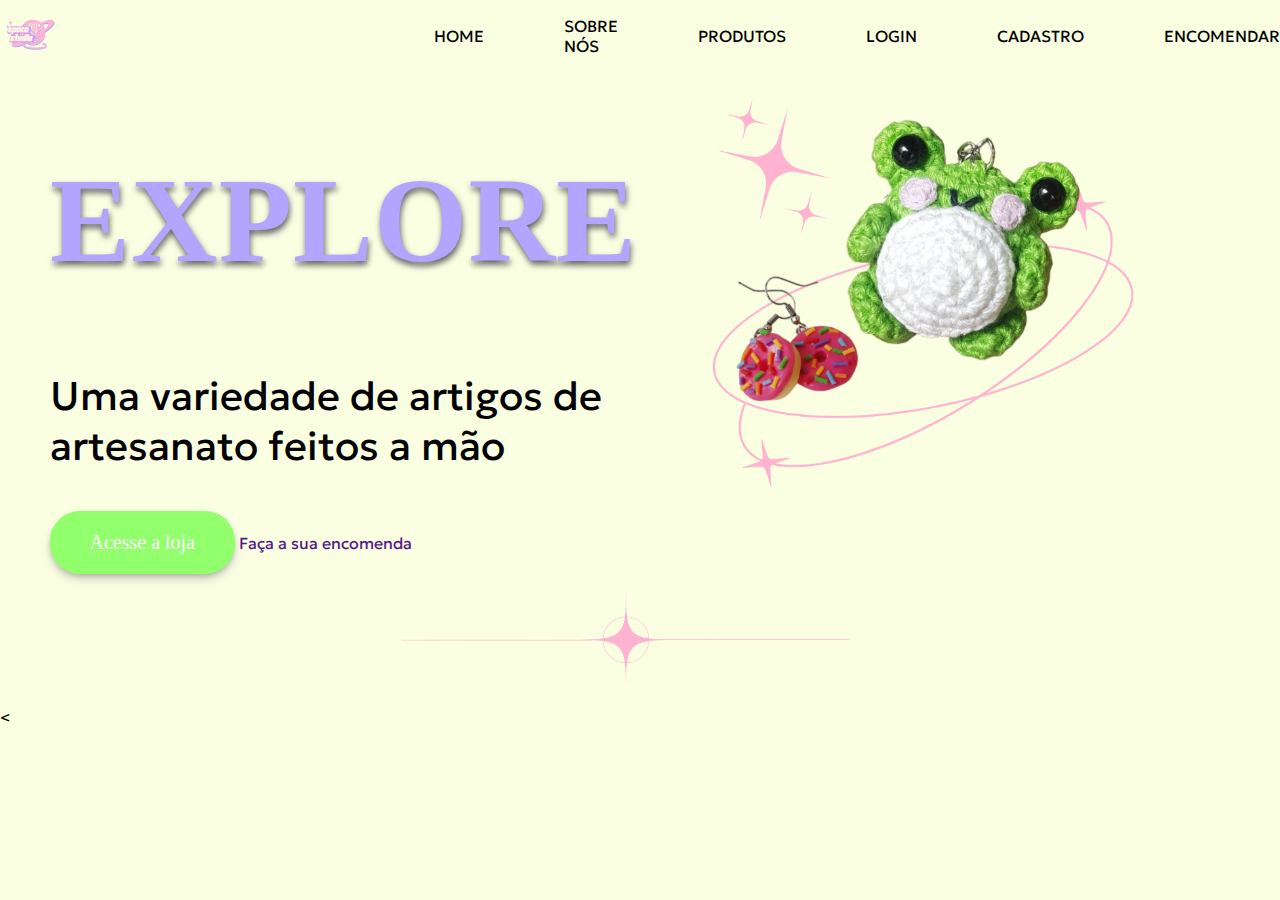
==== templates/index.html @ 1ead9263 "refazendo index" ====
<!DOCTYPE html>
<html lang="en">
<head>
    <meta charset="UTF-8">
    <meta name="viewport" content="width=device-width, initial-scale=1.0">
    <link rel="stylesheet" href="/static/css/style.css">
    <title>Document</title>
</head>
<body>
    <header>
        <div class="header-img"> </div>
             <nav class = "navigation">
                <div class="logotipo">
                    <img class = "logo" src="/static/img/spacestudiologo.png" alt="">
                </div>
            <ul class = "menu">
                <li class ="nav-item">HOME</li>
                <li class ="nav-item">SOBRE NÓS</li>
                <li class ="nav-item">PRODUTOS</li>
                <li class ="nav-item">LOGIN</li>
                <li class ="nav-item">CADASTRO</li>
                <li class ="nav-item">ENCOMENDAR</li>
       
            </ul>
        </nav>
    </header>
    <main>
        <section>
            <div class="main-container">
        
                <div class = "main-text">
                    <h1> EXPLORE</h1>
                    <p class = "main-p"> Uma variedade de artigos de artesanato feitos a mão</p>
                    <button class = "main-btn">Acesse a loja</button>
                    <a href="">Faça a sua encomenda</a>
                </div>
                <div class="main-img">
                    <img class = "main-imagem" src="/static/img/produtoshome.png" alt="">
                </div>
            </div>
        </section>
        <div class="separador">
            <img class = "main-separador"src="/static/img/enfeitu-removebg-preview.png" alt="">
        </div>

        <section>
            <div class="carrossel-container">
                <
            </div>
        </section>
    </main>
</body>
</html>
---- static/css/style.css ----
@import url('https://fonts.googleapis.com/css2?family=Geologica:wght@300&display=swap');

*{  
    font-family: Geologica;
    text-decoration: none;
    list-style-type: none;
    box-sizing: border-box;
}
body{
    margin:0;
    padding: 0;
    background-color: #FBFFE2;
    font-family:Georgia;
 }

/*nav-bar*/

header{
    
    width: 100%;
    
}
.header-img{
    
 
    width: 100%;
    background-image: url("/static/img/header1.png");
    background-size: cover;
}
.navigation{
    margin: 0 auto;
    width: 100%;
    display: flex;
    justify-content: center;
    align-items: center;

}

.menu{
display: flex;
justify-content: center;
align-items: center;
gap: 80px;

}
.logo{
    width: 15%;
}

/* main */

.main-container{
   margin: 0 auto;
    width: 100%;
    display: flex;
    flex-flow: row nowrap;
    justify-content: center;
    align-items: center;
    
}

h1{
    font-size: 120px;
    color: #B2A4FF;
    font-family: inter;
    -webkit-filter: drop-shadow(1px 1px 1px #858585);
    filter: drop-shadow(1px 4px 3px #5f5f5f);

    letter-spacing: 1px;
}
.main-text{
  width: 100%;

 margin-left: 50px;
  
}
.main-p{
    font-size: 40px;
    
}

.main-img{
    margin: 0 auto;
    width: 100%;
    max-width: 980px;
}
.main-imagem{
  
    width: 80%;
  align-items: center;
}

.main-btn{
    border:none;
    width: 30%;
    background-color: #92FF6C;
    padding: 20px;
    border-radius: 30px;
    font-size: 20px;
    box-shadow: rgba(50, 50, 93, 0.25) 0px 6px 12px -2px, rgba(0, 0, 0, 0.3) 0px 3px 7px -3px;
    color:white;
    font-family: inter;
}


/* separador */
.separador{
    width: 100%;
    display: flex;
    justify-content: center;
}

.main-separador{
    width: 50%;
 
}
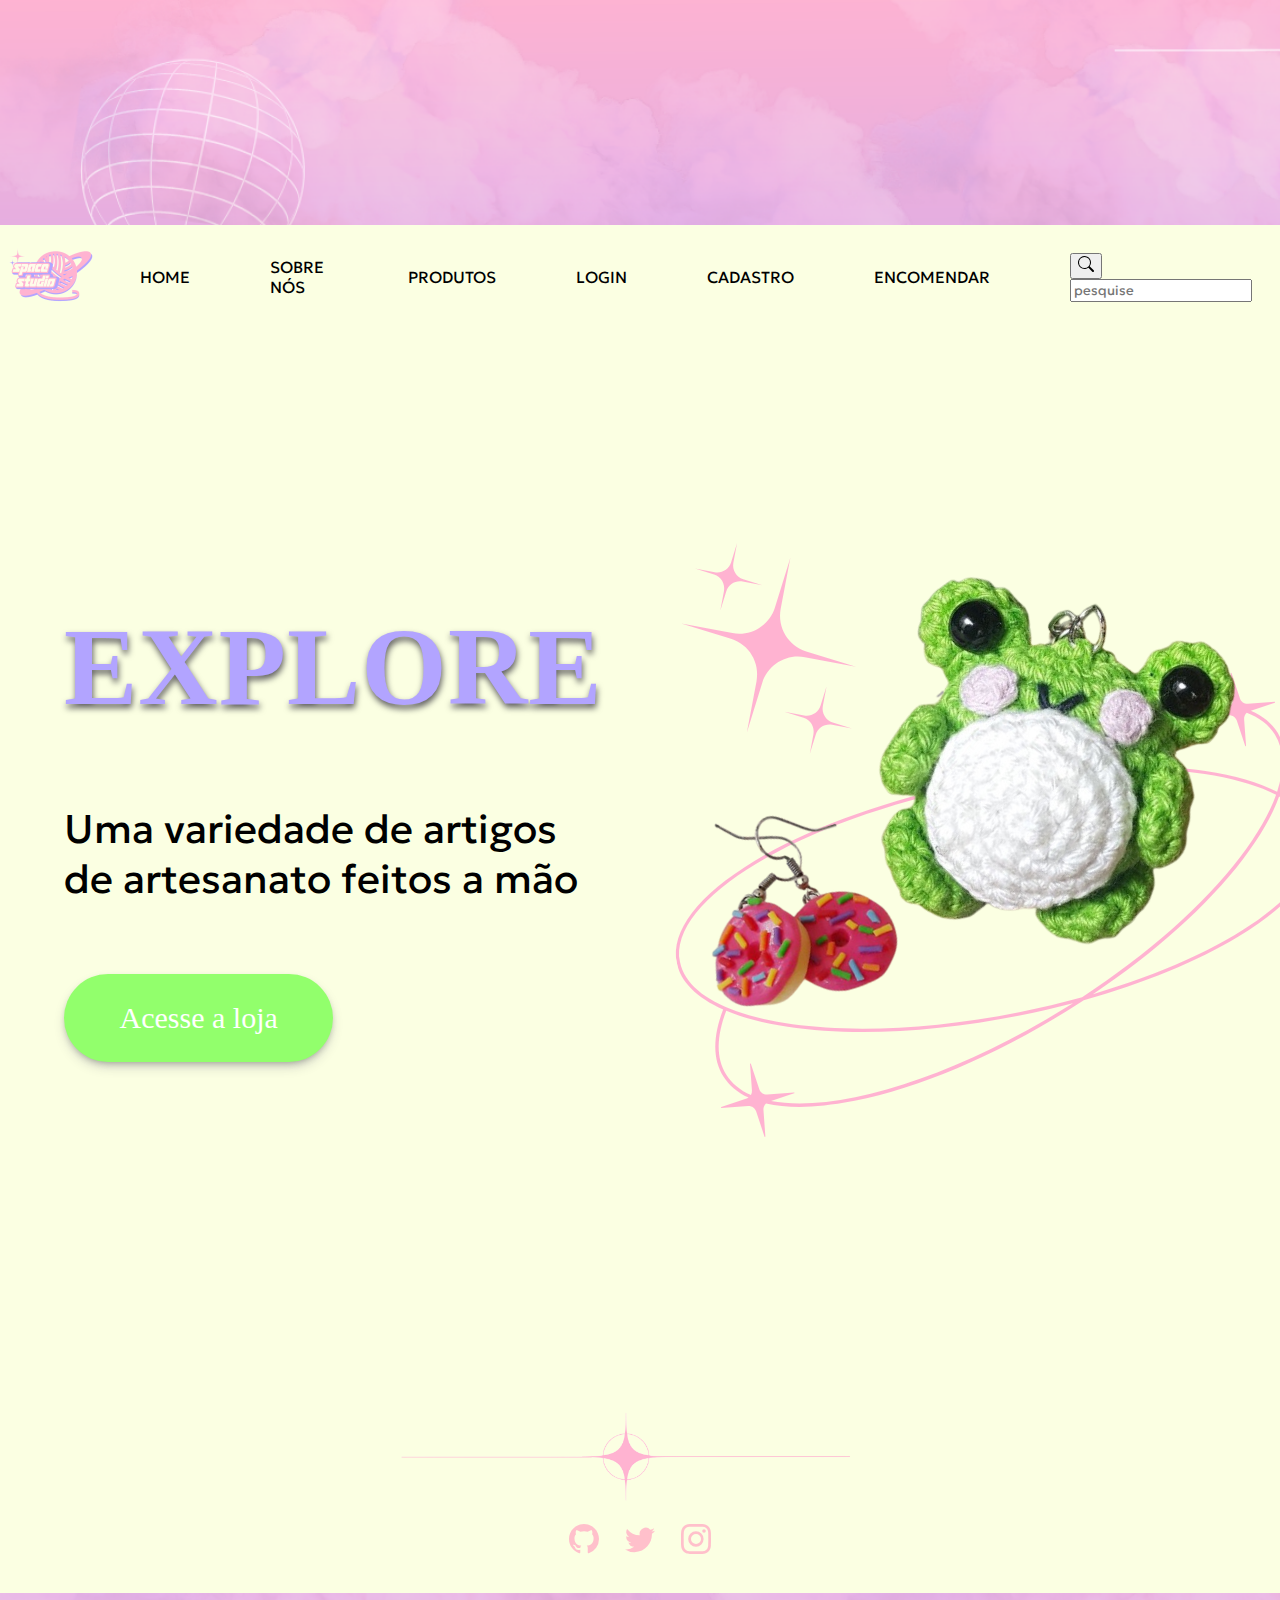
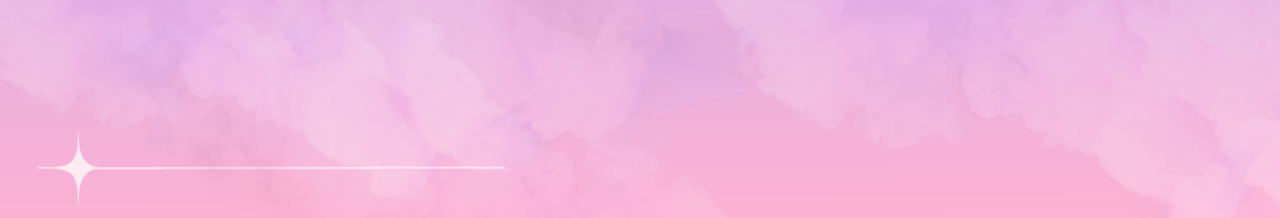
==== commit 4c597364: "criando menu mobile" ====
--- a/templates/index.html
+++ b/templates/index.html
@@ -4,24 +4,34 @@
     <meta charset="UTF-8">
     <meta name="viewport" content="width=device-width, initial-scale=1.0">
     <link rel="stylesheet" href="/static/css/style.css">
+    <link href="https://cdn.jsdelivr.net/npm/bootstrap@5.3.0/dist/css/bootstrap.min.css" rel="stylesheet" integrity="sha384-9ndCyUaIbzAi2FUVXJi0CjmCapSmO7SnpJef0486qhLnuZ2cdeRhO02iuK6FUUVM" crossorigin="anonymous">
     <title>Document</title>
 </head>
 <body>
     <header>
         <div class="header-img"> </div>
-             <nav class = "navigation">
+             <nav id = "navigation">
+                
                 <div class="logotipo">
                     <img class = "logo" src="/static/img/spacestudiologo.png" alt="">
                 </div>
+                <button id = "mobile-btn"> menu</button>
             <ul class = "menu">
-                <li class ="nav-item">HOME</li>
-                <li class ="nav-item">SOBRE NÓS</li>
-                <li class ="nav-item">PRODUTOS</li>
-                <li class ="nav-item">LOGIN</li>
-                <li class ="nav-item">CADASTRO</li>
-                <li class ="nav-item">ENCOMENDAR</li>
+                <li class ="nav-item"><a href="/templates/index.html">HOME</a></li>
+                <li class ="nav-item"><a href="/templates/sobrenos.html">SOBRE NÓS</a></li>
+                <li class ="nav-item"><a href="/templates/produtos.html">PRODUTOS</a></li>
+                <li class ="nav-item"><a href="/templates/cadastrologin.html">LOGIN</a></li>
+                <li class ="nav-item"><a href="/templates/cadastrologin.html">CADASTRO</a></li>
+                <li class ="nav-item"><a href="/templates/encomendas.html">ENCOMENDAR</a></li>
+                <li></li>
        
             </ul>
+                <div class="box-search">
+                    <button class = "search-btn"> <svg xmlns="http://www.w3.org/2000/svg" width="16" height="16" fill="currentColor" class="bi bi-search" viewBox="0 0 16 16">
+                        <path d="M11.742 10.344a6.5 6.5 0 1 0-1.397 1.398h-.001c.03.04.062.078.098.115l3.85 3.85a1 1 0 0 0 1.415-1.414l-3.85-3.85a1.007 1.007 0 0 0-.115-.1zM12 6.5a5.5 5.5 0 1 1-11 0 5.5 5.5 0 0 1 11 0z"/>
+                      </svg> </button>
+                    <input class = "input-search" type="text" placeholder="pesquise">
+                </div>
         </nav>
     </header>
     <main>
@@ -29,25 +39,43 @@
             <div class="main-container">
         
                 <div class = "main-text">
-                    <h1> EXPLORE</h1>
+                    <h1 class = "main-h1"> EXPLORE</h1>
                     <p class = "main-p"> Uma variedade de artigos de artesanato feitos a mão</p>
                     <button class = "main-btn">Acesse a loja</button>
-                    <a href="">Faça a sua encomenda</a>
+                    
                 </div>
+                
                 <div class="main-img">
                     <img class = "main-imagem" src="/static/img/produtoshome.png" alt="">
                 </div>
             </div>
         </section>
+
         <div class="separador">
             <img class = "main-separador"src="/static/img/enfeitu-removebg-preview.png" alt="">
         </div>
 
         <section>
             <div class="carrossel-container">
-                <
+                
             </div>
         </section>
     </main>
+    <footer>
+        <div class="footer-icons">
+            <svg xmlns="http://www.w3.org/2000/svg" width="30" height="30" color="pink" fill="currentColor"  class="bi bi-github" viewBox="0 0 16 16">
+                <path d="M8 0C3.58 0 0 3.58 0 8c0 3.54 2.29 6.53 5.47 7.59.4.07.55-.17.55-.38 0-.19-.01-.82-.01-1.49-2.01.37-2.53-.49-2.69-.94-.09-.23-.48-.94-.82-1.13-.28-.15-.68-.52-.01-.53.63-.01 1.08.58 1.23.82.72 1.21 1.87.87 2.33.66.07-.52.28-.87.51-1.07-1.78-.2-3.64-.89-3.64-3.95 0-.87.31-1.59.82-2.15-.08-.2-.36-1.02.08-2.12 0 0 .67-.21 2.2.82.64-.18 1.32-.27 2-.27.68 0 1.36.09 2 .27 1.53-1.04 2.2-.82 2.2-.82.44 1.1.16 1.92.08 2.12.51.56.82 1.27.82 2.15 0 3.07-1.87 3.75-3.65 3.95.29.25.54.73.54 1.48 0 1.07-.01 1.93-.01 2.2 0 .21.15.46.55.38A8.012 8.012 0 0 0 16 8c0-4.42-3.58-8-8-8z"/>
+              </svg>
+
+              <svg xmlns="http://www.w3.org/2000/svg" width="30" height="30" color="pink"fill="currentColor" class="bi bi-twitter" viewBox="0 0 16 16">
+                <path d="M5.026 15c6.038 0 9.341-5.003 9.341-9.334 0-.14 0-.282-.006-.422A6.685 6.685 0 0 0 16 3.542a6.658 6.658 0 0 1-1.889.518 3.301 3.301 0 0 0 1.447-1.817 6.533 6.533 0 0 1-2.087.793A3.286 3.286 0 0 0 7.875 6.03a9.325 9.325 0 0 1-6.767-3.429 3.289 3.289 0 0 0 1.018 4.382A3.323 3.323 0 0 1 .64 6.575v.045a3.288 3.288 0 0 0 2.632 3.218 3.203 3.203 0 0 1-.865.115 3.23 3.23 0 0 1-.614-.057 3.283 3.283 0 0 0 3.067 2.277A6.588 6.588 0 0 1 .78 13.58a6.32 6.32 0 0 1-.78-.045A9.344 9.344 0 0 0 5.026 15z"/>
+              </svg>
+              <svg xmlns="http://www.w3.org/2000/svg" width="30" height="30" color="pink" fill="currentColor" class="bi bi-instagram" viewBox="0 0 16 16">
+                <path d="M8 0C5.829 0 5.556.01 4.703.048 3.85.088 3.269.222 2.76.42a3.917 3.917 0 0 0-1.417.923A3.927 3.927 0 0 0 .42 2.76C.222 3.268.087 3.85.048 4.7.01 5.555 0 5.827 0 8.001c0 2.172.01 2.444.048 3.297.04.852.174 1.433.372 1.942.205.526.478.972.923 1.417.444.445.89.719 1.416.923.51.198 1.09.333 1.942.372C5.555 15.99 5.827 16 8 16s2.444-.01 3.298-.048c.851-.04 1.434-.174 1.943-.372a3.916 3.916 0 0 0 1.416-.923c.445-.445.718-.891.923-1.417.197-.509.332-1.09.372-1.942C15.99 10.445 16 10.173 16 8s-.01-2.445-.048-3.299c-.04-.851-.175-1.433-.372-1.941a3.926 3.926 0 0 0-.923-1.417A3.911 3.911 0 0 0 13.24.42c-.51-.198-1.092-.333-1.943-.372C10.443.01 10.172 0 7.998 0h.003zm-.717 1.442h.718c2.136 0 2.389.007 3.232.046.78.035 1.204.166 1.486.275.373.145.64.319.92.599.28.28.453.546.598.92.11.281.24.705.275 1.485.039.843.047 1.096.047 3.231s-.008 2.389-.047 3.232c-.035.78-.166 1.203-.275 1.485a2.47 2.47 0 0 1-.599.919c-.28.28-.546.453-.92.598-.28.11-.704.24-1.485.276-.843.038-1.096.047-3.232.047s-2.39-.009-3.233-.047c-.78-.036-1.203-.166-1.485-.276a2.478 2.478 0 0 1-.92-.598 2.48 2.48 0 0 1-.6-.92c-.109-.281-.24-.705-.275-1.485-.038-.843-.046-1.096-.046-3.233 0-2.136.008-2.388.046-3.231.036-.78.166-1.204.276-1.486.145-.373.319-.64.599-.92.28-.28.546-.453.92-.598.282-.11.705-.24 1.485-.276.738-.034 1.024-.044 2.515-.045v.002zm4.988 1.328a.96.96 0 1 0 0 1.92.96.96 0 0 0 0-1.92zm-4.27 1.122a4.109 4.109 0 1 0 0 8.217 4.109 4.109 0 0 0 0-8.217zm0 1.441a2.667 2.667 0 1 1 0 5.334 2.667 2.667 0 0 1 0-5.334z"/>
+              </svg>
+        </div>
+        <div class="footer-img"></div>
+    </footer>
+    <script src="https://cdn.jsdelivr.net/npm/bootstrap@5.3.0/dist/js/bootstrap.bundle.min.js" integrity="sha384-geWF76RCwLtnZ8qwWowPQNguL3RmwHVBC9FhGdlKrxdiJJigb/j/68SIy3Te4Bkz" crossorigin="anonymous"></script>
 </body>
 </html>--- a/static/css/style.css
+++ b/static/css/style.css
@@ -16,20 +16,19 @@
 
 /*nav-bar*/
 
-header{
-    
-    width: 100%;
-    
+header{  
+    max-width: 100%;
+
 }
 .header-img{
-    
- 
-    width: 100%;
+    height: 25vh;
+    max-width: 100%;
+    margin:0;
+    padding: 0;
     background-image: url("/static/img/header1.png");
     background-size: cover;
 }
-.navigation{
-    margin: 0 auto;
+#navigation {
     width: 100%;
     display: flex;
     justify-content: center;
@@ -37,31 +36,79 @@
 
 }
 
-.menu{
+.menu {
 display: flex;
 justify-content: center;
 align-items: center;
 gap: 80px;
 
+
+}
+
+.menu a, li{
+    color:black;
+    text-decoration: none;
 }
 .logo{
-    width: 15%;
+    width: 100px;
+}
+
+/* menu-mobile ---------------------- */
+
+#mobile-btn{
+    display: none;
+}
+
+@media(max-width: 600px){
+    #mobile-btn{
+        display:block;
+    }
+
+    .menu{
+        display: none;
+        position: absolute;
+        top: 300px;
+        width: 100%;
+        left:0;
+        padding-bottom: 40px;
+        box-shadow: rgba(50, 50, 93, 0.25) 0px 6px 12px -2px, rgba(0, 0, 0, 0.3) 0px 3px 7px -3px;
+      
+        display: block;
+    }
+    
+    
+    #navigation{
+        justify-content: space-between;
+    }
+
+    #navigation.active .menu{
+        display: flex;
+    }
+
+    .main-container{
+        margin-top: 300px;
+    }
+    .main-h1{
+        font-size: 60px;
+    }
+    .main-img{
+        display: none;
+    }
 }
 
 /* main */
 
 .main-container{
-   margin: 0 auto;
-    width: 100%;
-    display: flex;
-    flex-flow: row nowrap;
-    justify-content: center;
-    align-items: center;
-    
-}
-
-h1{
-    font-size: 120px;
+    display: flex;
+    flex-flow: row;
+    align-items: center;
+    padding: 0 5%;
+    margin-bottom:10%;
+    
+}
+
+.main-h1{
+    font-size: 110px;
     color: #B2A4FF;
     font-family: inter;
     -webkit-filter: drop-shadow(1px 1px 1px #858585);
@@ -70,36 +117,34 @@
     letter-spacing: 1px;
 }
 .main-text{
-  width: 100%;
-
- margin-left: 50px;
+  max-width: 80%;
   
 }
 .main-p{
     font-size: 40px;
+    margin-bottom: 70px;
     
 }
 
 .main-img{
-    margin: 0 auto;
-    width: 100%;
-    max-width: 980px;
+   width: 100%; 
 }
 .main-imagem{
-  
-    width: 80%;
-  align-items: center;
+    margin-top: 180px;
+    max-width: 1300px;
+    
 }
 
 .main-btn{
     border:none;
-    width: 30%;
+    width: 50%;
     background-color: #92FF6C;
-    padding: 20px;
-    border-radius: 30px;
-    font-size: 20px;
+    padding: 5%;
+    border-radius: 50px;
+    font-size: 50%;
     box-shadow: rgba(50, 50, 93, 0.25) 0px 6px 12px -2px, rgba(0, 0, 0, 0.3) 0px 3px 7px -3px;
     color:white;
+    font-size: 30px;
     font-family: inter;
 }
 
@@ -114,4 +159,54 @@
 .main-separador{
     width: 50%;
  
+}
+
+
+/*footer */
+.footer-img{
+        height: 25vh;
+        width: 100%;
+        background-image: url("/static/img/header2.png");
+        background-size: cover;
+}
+
+.footer-icons{
+    display: flex;
+    justify-content: center;
+    align-items: center;
+    margin-bottom: 3%;
+    gap:2%;
+}
+
+
+/* PÁGINA DE PRODUTOS ---------------- */
+
+.produtos-flex{
+    max-width: 100%;
+   justify-content: center;
+    display: flex;
+    flex-wrap: wrap;
+}
+
+.produtos-flex>.card-img{
+    flex:1 1;  
+}
+
+.card-item{
+    width: 300px;
+    height: 50vh;
+    border-radius: 30px;
+    box-shadow: rgba(78, 26, 56, 0.25) 0px 6px 12px -2px, rgba(114, 26, 77, 0.3) 0px 3px 7px -3px;
+    display: flex;
+    flex-direction: column;
+    align-items: center;
+    margin: 20px;
+}
+
+.card-img{
+    max-width: 50%;
+    border: 1px solid black;
+    margin-top:30px;
+    border-radius: 300px;
+    
 }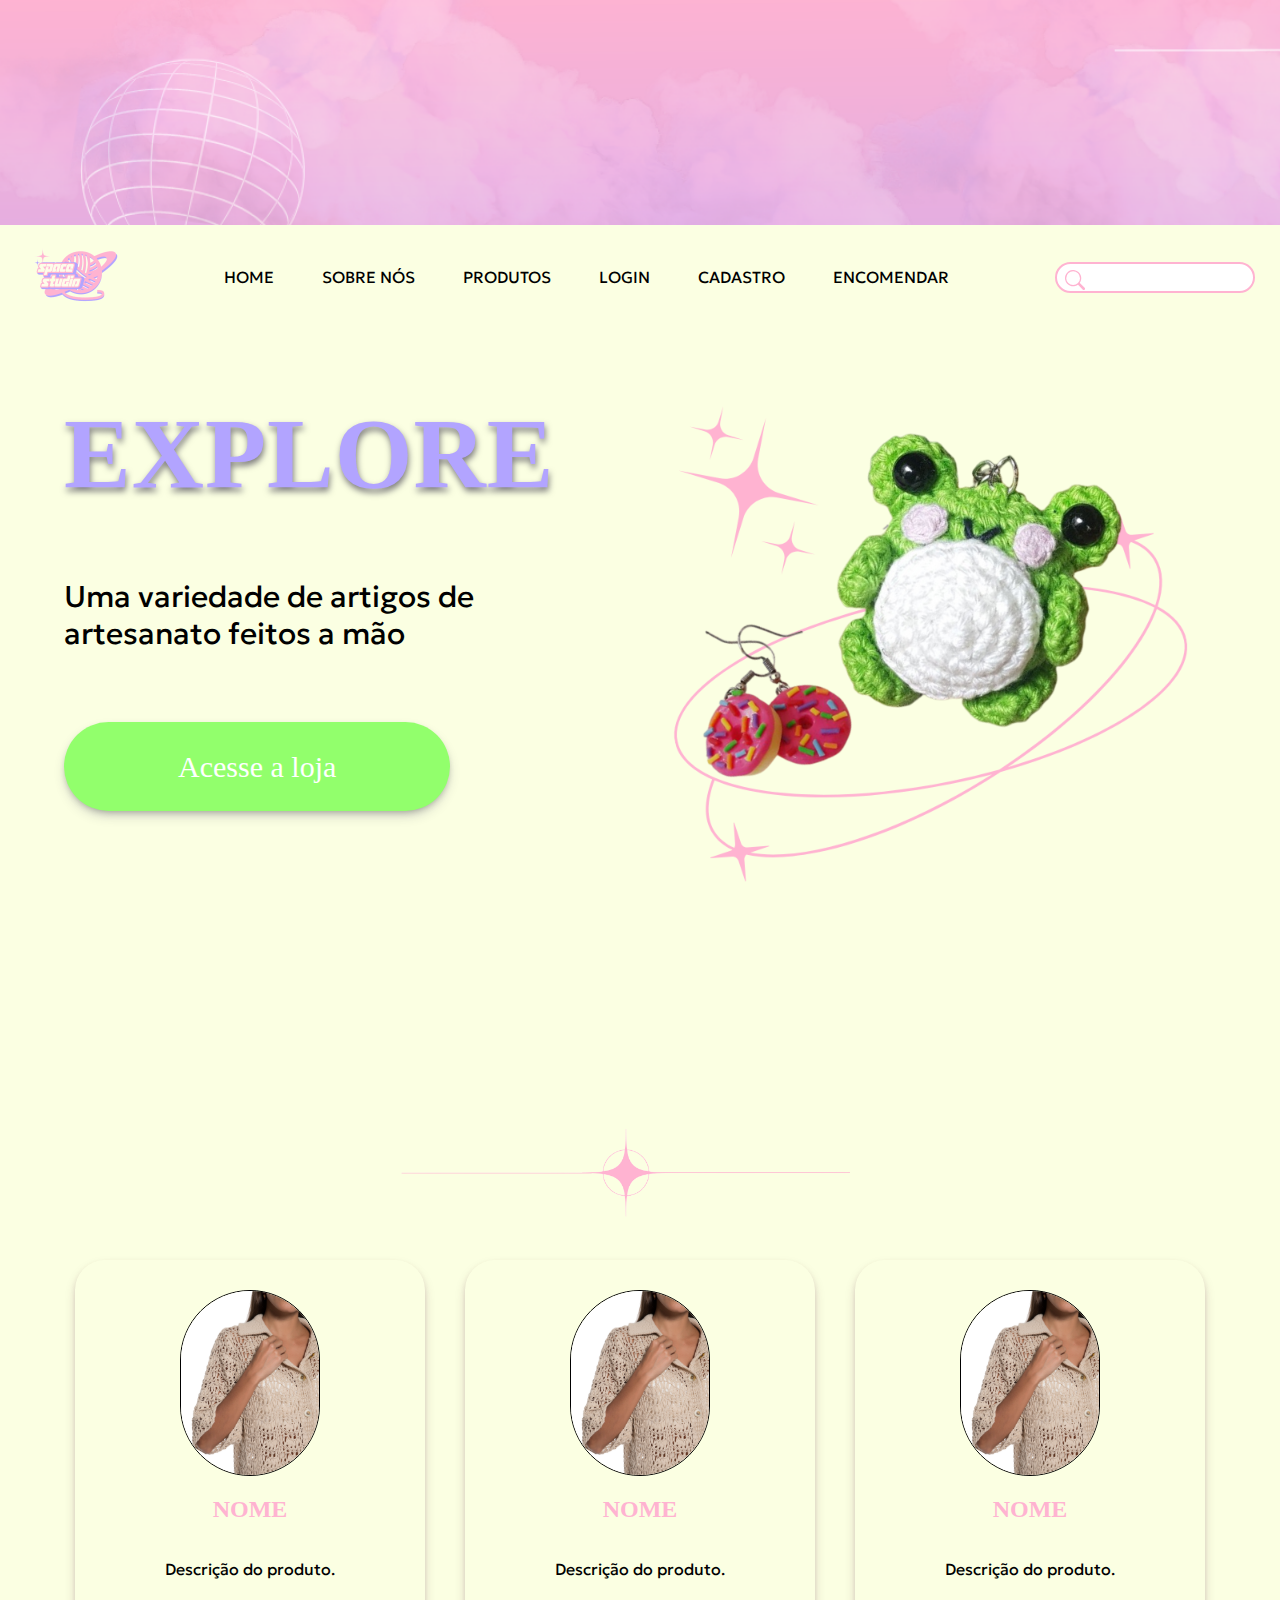
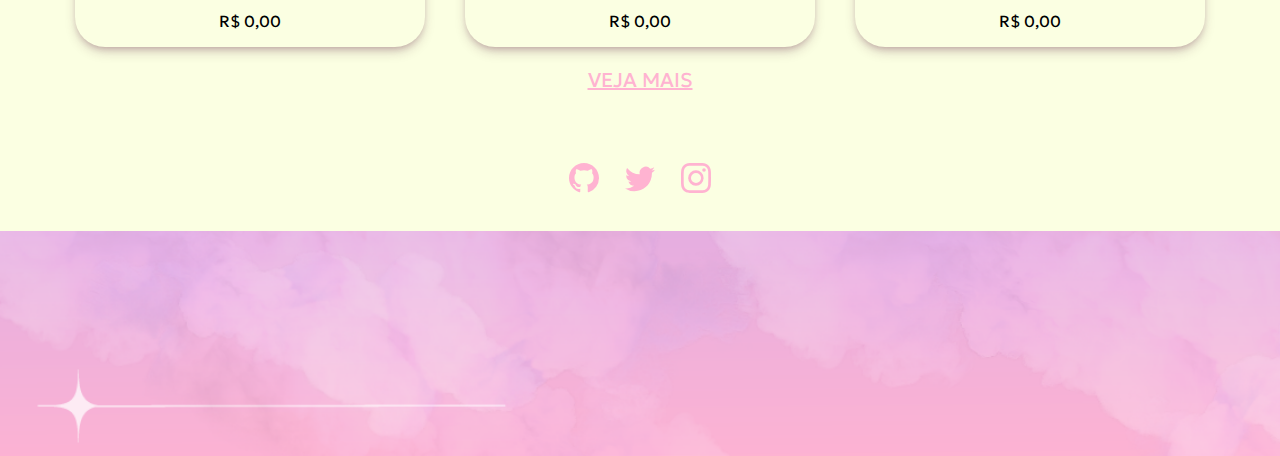
==== commit 0638d097: "responsividade mobile 85% feita" ====
--- a/templates/index.html
+++ b/templates/index.html
@@ -4,8 +4,8 @@
     <meta charset="UTF-8">
     <meta name="viewport" content="width=device-width, initial-scale=1.0">
     <link rel="stylesheet" href="/static/css/style.css">
-    <link href="https://cdn.jsdelivr.net/npm/bootstrap@5.3.0/dist/css/bootstrap.min.css" rel="stylesheet" integrity="sha384-9ndCyUaIbzAi2FUVXJi0CjmCapSmO7SnpJef0486qhLnuZ2cdeRhO02iuK6FUUVM" crossorigin="anonymous">
-    <title>Document</title>
+   
+    <title>Space Studio</title>
 </head>
 <body>
     <header>
@@ -15,9 +15,8 @@
                 <div class="logotipo">
                     <img class = "logo" src="/static/img/spacestudiologo.png" alt="">
                 </div>
-                <button id = "mobile-btn"> menu</button>
-            <ul class = "menu">
-                <li class ="nav-item"><a href="/templates/index.html">HOME</a></li>
+                <ul class = "menu">
+                    <li class ="nav-item"><a href="/templates/index.html">HOME</a></li>
                 <li class ="nav-item"><a href="/templates/sobrenos.html">SOBRE NÓS</a></li>
                 <li class ="nav-item"><a href="/templates/produtos.html">PRODUTOS</a></li>
                 <li class ="nav-item"><a href="/templates/cadastrologin.html">LOGIN</a></li>
@@ -27,11 +26,14 @@
        
             </ul>
                 <div class="box-search">
-                    <button class = "search-btn"> <svg xmlns="http://www.w3.org/2000/svg" width="16" height="16" fill="currentColor" class="bi bi-search" viewBox="0 0 16 16">
+                    <button class = "search-btn"> <svg xmlns="http://www.w3.org/2000/svg" width="20" height="20" color="#FFB3D1" fill="currentColor" class="bi bi-search" viewBox="0 0 16 16">
                         <path d="M11.742 10.344a6.5 6.5 0 1 0-1.397 1.398h-.001c.03.04.062.078.098.115l3.85 3.85a1 1 0 0 0 1.415-1.414l-3.85-3.85a1.007 1.007 0 0 0-.115-.1zM12 6.5a5.5 5.5 0 1 1-11 0 5.5 5.5 0 0 1 11 0z"/>
                       </svg> </button>
-                    <input class = "input-search" type="text" placeholder="pesquise">
+                    <input class = "input-search" type="text">
                 </div>
+                <button id = "mobilebtn"> <svg xmlns="http://www.w3.org/2000/svg" width="40" height="40" color="#FFB3D1" fill="currentColor" class="bi bi-list" viewBox="0 0 16 16">
+                    <path fill-rule="evenodd" d="M2.5 12a.5.5 0 0 1 .5-.5h10a.5.5 0 0 1 0 1H3a.5.5 0 0 1-.5-.5zm0-4a.5.5 0 0 1 .5-.5h10a.5.5 0 0 1 0 1H3a.5.5 0 0 1-.5-.5zm0-4a.5.5 0 0 1 .5-.5h10a.5.5 0 0 1 0 1H3a.5.5 0 0 1-.5-.5z"/>
+                  </svg></button>
         </nav>
     </header>
     <main>
@@ -57,25 +59,44 @@
 
         <section>
             <div class="carrossel-container">
-                
+                <div class="card-item">
+                    <img src="/static/img/camisacroche.jpg" alt="" class="card-img">
+                    <h2 class="card-title">NOME</h2>
+                    <p class="card-text">Descrição do produto.</p>
+                    <p class = "card-text">R$ 0,00</p>
+                </div>
+                <div class="card-item">
+                    <img src="/static/img/camisacroche.jpg" alt="" class="card-img">
+                    <h2 class="card-title">NOME</h2>
+                    <p class="card-text">Descrição do produto.</p>
+                    <p class = "card-text">R$ 0,00</p>
+                </div>
+                <div class="card-item">
+                    <img src="/static/img/camisacroche.jpg" alt="" class="card-img">
+                    <h2 class="card-title">NOME</h2>
+                    <p class="card-text">Descrição do produto.</p>
+                    <p class = "card-text">R$ 0,00</p>
+                </div>
             </div>
+            <a class = "linkmais">VEJA MAIS</a>
         </section>
     </main>
     <footer>
         <div class="footer-icons">
-            <svg xmlns="http://www.w3.org/2000/svg" width="30" height="30" color="pink" fill="currentColor"  class="bi bi-github" viewBox="0 0 16 16">
+            <svg xmlns="http://www.w3.org/2000/svg" width="30" height="30" color="#FFB3D1" fill="currentColor"  class="bi bi-github" viewBox="0 0 16 16">
                 <path d="M8 0C3.58 0 0 3.58 0 8c0 3.54 2.29 6.53 5.47 7.59.4.07.55-.17.55-.38 0-.19-.01-.82-.01-1.49-2.01.37-2.53-.49-2.69-.94-.09-.23-.48-.94-.82-1.13-.28-.15-.68-.52-.01-.53.63-.01 1.08.58 1.23.82.72 1.21 1.87.87 2.33.66.07-.52.28-.87.51-1.07-1.78-.2-3.64-.89-3.64-3.95 0-.87.31-1.59.82-2.15-.08-.2-.36-1.02.08-2.12 0 0 .67-.21 2.2.82.64-.18 1.32-.27 2-.27.68 0 1.36.09 2 .27 1.53-1.04 2.2-.82 2.2-.82.44 1.1.16 1.92.08 2.12.51.56.82 1.27.82 2.15 0 3.07-1.87 3.75-3.65 3.95.29.25.54.73.54 1.48 0 1.07-.01 1.93-.01 2.2 0 .21.15.46.55.38A8.012 8.012 0 0 0 16 8c0-4.42-3.58-8-8-8z"/>
               </svg>
 
-              <svg xmlns="http://www.w3.org/2000/svg" width="30" height="30" color="pink"fill="currentColor" class="bi bi-twitter" viewBox="0 0 16 16">
+              <svg xmlns="http://www.w3.org/2000/svg" width="30" height="30" color="#FFB3D1"fill="currentColor" class="bi bi-twitter" viewBox="0 0 16 16">
                 <path d="M5.026 15c6.038 0 9.341-5.003 9.341-9.334 0-.14 0-.282-.006-.422A6.685 6.685 0 0 0 16 3.542a6.658 6.658 0 0 1-1.889.518 3.301 3.301 0 0 0 1.447-1.817 6.533 6.533 0 0 1-2.087.793A3.286 3.286 0 0 0 7.875 6.03a9.325 9.325 0 0 1-6.767-3.429 3.289 3.289 0 0 0 1.018 4.382A3.323 3.323 0 0 1 .64 6.575v.045a3.288 3.288 0 0 0 2.632 3.218 3.203 3.203 0 0 1-.865.115 3.23 3.23 0 0 1-.614-.057 3.283 3.283 0 0 0 3.067 2.277A6.588 6.588 0 0 1 .78 13.58a6.32 6.32 0 0 1-.78-.045A9.344 9.344 0 0 0 5.026 15z"/>
               </svg>
-              <svg xmlns="http://www.w3.org/2000/svg" width="30" height="30" color="pink" fill="currentColor" class="bi bi-instagram" viewBox="0 0 16 16">
+              <svg xmlns="http://www.w3.org/2000/svg" width="30" height="30" color="#FFB3D1" fill="currentColor" class="bi bi-instagram" viewBox="0 0 16 16">
                 <path d="M8 0C5.829 0 5.556.01 4.703.048 3.85.088 3.269.222 2.76.42a3.917 3.917 0 0 0-1.417.923A3.927 3.927 0 0 0 .42 2.76C.222 3.268.087 3.85.048 4.7.01 5.555 0 5.827 0 8.001c0 2.172.01 2.444.048 3.297.04.852.174 1.433.372 1.942.205.526.478.972.923 1.417.444.445.89.719 1.416.923.51.198 1.09.333 1.942.372C5.555 15.99 5.827 16 8 16s2.444-.01 3.298-.048c.851-.04 1.434-.174 1.943-.372a3.916 3.916 0 0 0 1.416-.923c.445-.445.718-.891.923-1.417.197-.509.332-1.09.372-1.942C15.99 10.445 16 10.173 16 8s-.01-2.445-.048-3.299c-.04-.851-.175-1.433-.372-1.941a3.926 3.926 0 0 0-.923-1.417A3.911 3.911 0 0 0 13.24.42c-.51-.198-1.092-.333-1.943-.372C10.443.01 10.172 0 7.998 0h.003zm-.717 1.442h.718c2.136 0 2.389.007 3.232.046.78.035 1.204.166 1.486.275.373.145.64.319.92.599.28.28.453.546.598.92.11.281.24.705.275 1.485.039.843.047 1.096.047 3.231s-.008 2.389-.047 3.232c-.035.78-.166 1.203-.275 1.485a2.47 2.47 0 0 1-.599.919c-.28.28-.546.453-.92.598-.28.11-.704.24-1.485.276-.843.038-1.096.047-3.232.047s-2.39-.009-3.233-.047c-.78-.036-1.203-.166-1.485-.276a2.478 2.478 0 0 1-.92-.598 2.48 2.48 0 0 1-.6-.92c-.109-.281-.24-.705-.275-1.485-.038-.843-.046-1.096-.046-3.233 0-2.136.008-2.388.046-3.231.036-.78.166-1.204.276-1.486.145-.373.319-.64.599-.92.28-.28.546-.453.92-.598.282-.11.705-.24 1.485-.276.738-.034 1.024-.044 2.515-.045v.002zm4.988 1.328a.96.96 0 1 0 0 1.92.96.96 0 0 0 0-1.92zm-4.27 1.122a4.109 4.109 0 1 0 0 8.217 4.109 4.109 0 0 0 0-8.217zm0 1.441a2.667 2.667 0 1 1 0 5.334 2.667 2.667 0 0 1 0-5.334z"/>
               </svg>
         </div>
         <div class="footer-img"></div>
     </footer>
+    <script src = "/static/js/app.js"></script>
     <script src="https://cdn.jsdelivr.net/npm/bootstrap@5.3.0/dist/js/bootstrap.bundle.min.js" integrity="sha384-geWF76RCwLtnZ8qwWowPQNguL3RmwHVBC9FhGdlKrxdiJJigb/j/68SIy3Te4Bkz" crossorigin="anonymous"></script>
 </body>
 </html>--- a/static/css/style.css
+++ b/static/css/style.css
@@ -7,7 +7,10 @@
     list-style-type: none;
     box-sizing: border-box;
 }
+
+
 body{
+    
     margin:0;
     padding: 0;
     background-color: #FBFFE2;
@@ -17,10 +20,11 @@
 /*nav-bar*/
 
 header{  
-    max-width: 100%;
-
-}
-.header-img{
+    
+    max-width: 100%;
+
+}
+header .header-img{
     height: 25vh;
     max-width: 100%;
     margin:0;
@@ -29,115 +33,177 @@
     background-size: cover;
 }
 #navigation {
-    width: 100%;
-    display: flex;
-    justify-content: center;
-    align-items: center;
-
-}
-
-.menu {
+   
+    max-width: 100%;
+    display: flex;
+    justify-content: space-between;
+    align-items: center;
+    padding: 0 25px;
+
+}
+
+#navigation .menu {
+max-width: 100%;
+
 display: flex;
 justify-content: center;
 align-items: center;
-gap: 80px;
-
-
-}
-
-.menu a, li{
+gap: 3rem;
+
+
+}
+
+#navigation .menu a, li{
     color:black;
     text-decoration: none;
 }
+
+#navigation .box-search{
+   
+    display: flex;
+}
+
+ .search-btn{
+    position: absolute;
+    border:none;
+    margin-top: 7px;
+    margin-left: 4px;
+    background: transparent;
+    
+}
+.input-search{
+   
+    border:2px solid #FFB3D1;
+    border-radius: 40px;
+    padding: 5px;
+    width: 200px;
+    outline: none;
+
+}
+
+
 .logo{
     width: 100px;
 }
 
 /* menu-mobile ---------------------- */
 
-#mobile-btn{
+#mobilebtn{
     display: none;
 }
 
-@media(max-width: 600px){
-    #mobile-btn{
+@media(max-width: 880px){
+
+    body{
+        max-width: 100%;
+    }
+    #mobilebtn{
         display:block;
-    }
-
-    .menu{
-        display: none;
+        border:none;
+        background-color: transparent;
+    }
+
+
+    #navigation .menu{
+        display: block;
         position: absolute;
-        top: 300px;
+        top: 400px;
         width: 100%;
+        height: 0;
+        z-index: 1000;
         left:0;
         padding-bottom: 40px;
         box-shadow: rgba(50, 50, 93, 0.25) 0px 6px 12px -2px, rgba(0, 0, 0, 0.3) 0px 3px 7px -3px;
-      
-        display: block;
-    }
-    
+        transition: .5s;
+        padding: 10px 20px;
+        background-color: #FBFFE2;
+        visibility: hidden;
+        overflow-y: hidden;
+       
+    }
+    
+    #navigation .menu li {
+       font-size: 30px;
+        margin: 6px 0;
+        padding: 20px;
+    }
+    
+    #navigation input{
+       width: 300px;
+       padding: 10px;
+    }
     
     #navigation{
+        max-width: 100%;
         justify-content: space-between;
     }
-
     #navigation.active .menu{
-        display: flex;
-    }
-
+        height: 100vh;
+        visibility: visible;
+        overflow-y: auto;
+    }
+   
     .main-container{
-        margin-top: 300px;
-    }
+        margin-top: 100px;
+        max-width: 70% !important;
+    }
+  
     .main-h1{
-        font-size: 60px;
-    }
-    .main-img{
-        display: none;
-    }
+        font-size: 80px !important;
+    }
+    .main-p{
+        text-align: start;
+       margin-right: 30px;
+    }
+    .main-imagem, .main-img{
+        display: none !important;
+    }
+
+    
+  
 }
 
 /* main */
 
 .main-container{
+    max-width: 100%;
+  
     display: flex;
     flex-flow: row;
-    align-items: center;
+    justify-content: space-between;
     padding: 0 5%;
     margin-bottom:10%;
     
 }
 
-.main-h1{
-    font-size: 110px;
+.main-container .main-h1{
+    font-size: 100px;
     color: #B2A4FF;
     font-family: inter;
-    -webkit-filter: drop-shadow(1px 1px 1px #858585);
-    filter: drop-shadow(1px 4px 3px #5f5f5f);
-
+    -webkit-filter: drop-shadow(1px 1px 1px #a1a1a1);
+    filter: drop-shadow(1px 4px 3px #7e7e7e);
     letter-spacing: 1px;
 }
-.main-text{
-  max-width: 80%;
-  
-}
 .main-p{
-    font-size: 40px;
-    margin-bottom: 70px;
-    
-}
-
-.main-img{
-   width: 100%; 
-}
-.main-imagem{
-    margin-top: 180px;
-    max-width: 1300px;
-    
-}
-
-.main-btn{
+    font-size: 30px;
+    margin-bottom: 70px;  
+}
+.main-container .main-img{
+   max-width: 100%; 
+   display: flex;
+   justify-content: flex-end;
+}
+ .main-imagem{
+    display: flex;
+    align-items: center;
+    margin-top: 50px;
+    max-width:  600px;
+    
+}
+
+.main-container .main-btn{
     border:none;
-    width: 50%;
+    width: 70%;
     background-color: #92FF6C;
     padding: 5%;
     border-radius: 50px;
@@ -161,7 +227,21 @@
  
 }
 
-
+/* carrossel */
+.carrossel-container{
+    display: flex;
+    justify-content: center;
+    align-items: center;
+}
+
+.linkmais{
+    display: flex;
+    justify-content: center;
+    text-decoration:underline;
+    font-size: 20px;
+    color:#FFB3D1;
+    margin-bottom: 70px;
+}
 /*footer */
 .footer-img{
         height: 25vh;
@@ -181,6 +261,10 @@
 
 /* PÁGINA DE PRODUTOS ---------------- */
 
+ .nome-secao{
+    display: flex;
+}
+
 .produtos-flex{
     max-width: 100%;
    justify-content: center;
@@ -193,20 +277,29 @@
 }
 
 .card-item{
-    width: 300px;
-    height: 50vh;
+    width: 350px;
     border-radius: 30px;
     box-shadow: rgba(78, 26, 56, 0.25) 0px 6px 12px -2px, rgba(114, 26, 77, 0.3) 0px 3px 7px -3px;
     display: flex;
     flex-direction: column;
     align-items: center;
     margin: 20px;
-}
-
+    
+}
+.card-title{
+    font-weight: 600;
+    color:#FFB3D1;
+    font-family: inter;
+}
 .card-img{
-    max-width: 50%;
+    max-width: 40%;
     border: 1px solid black;
     margin-top:30px;
-    border-radius: 300px;
-    
+    border-radius: 300px;  
+}
+
+.flex-categorias{
+    display:flex;
+    justify-content: space-around;
+
 }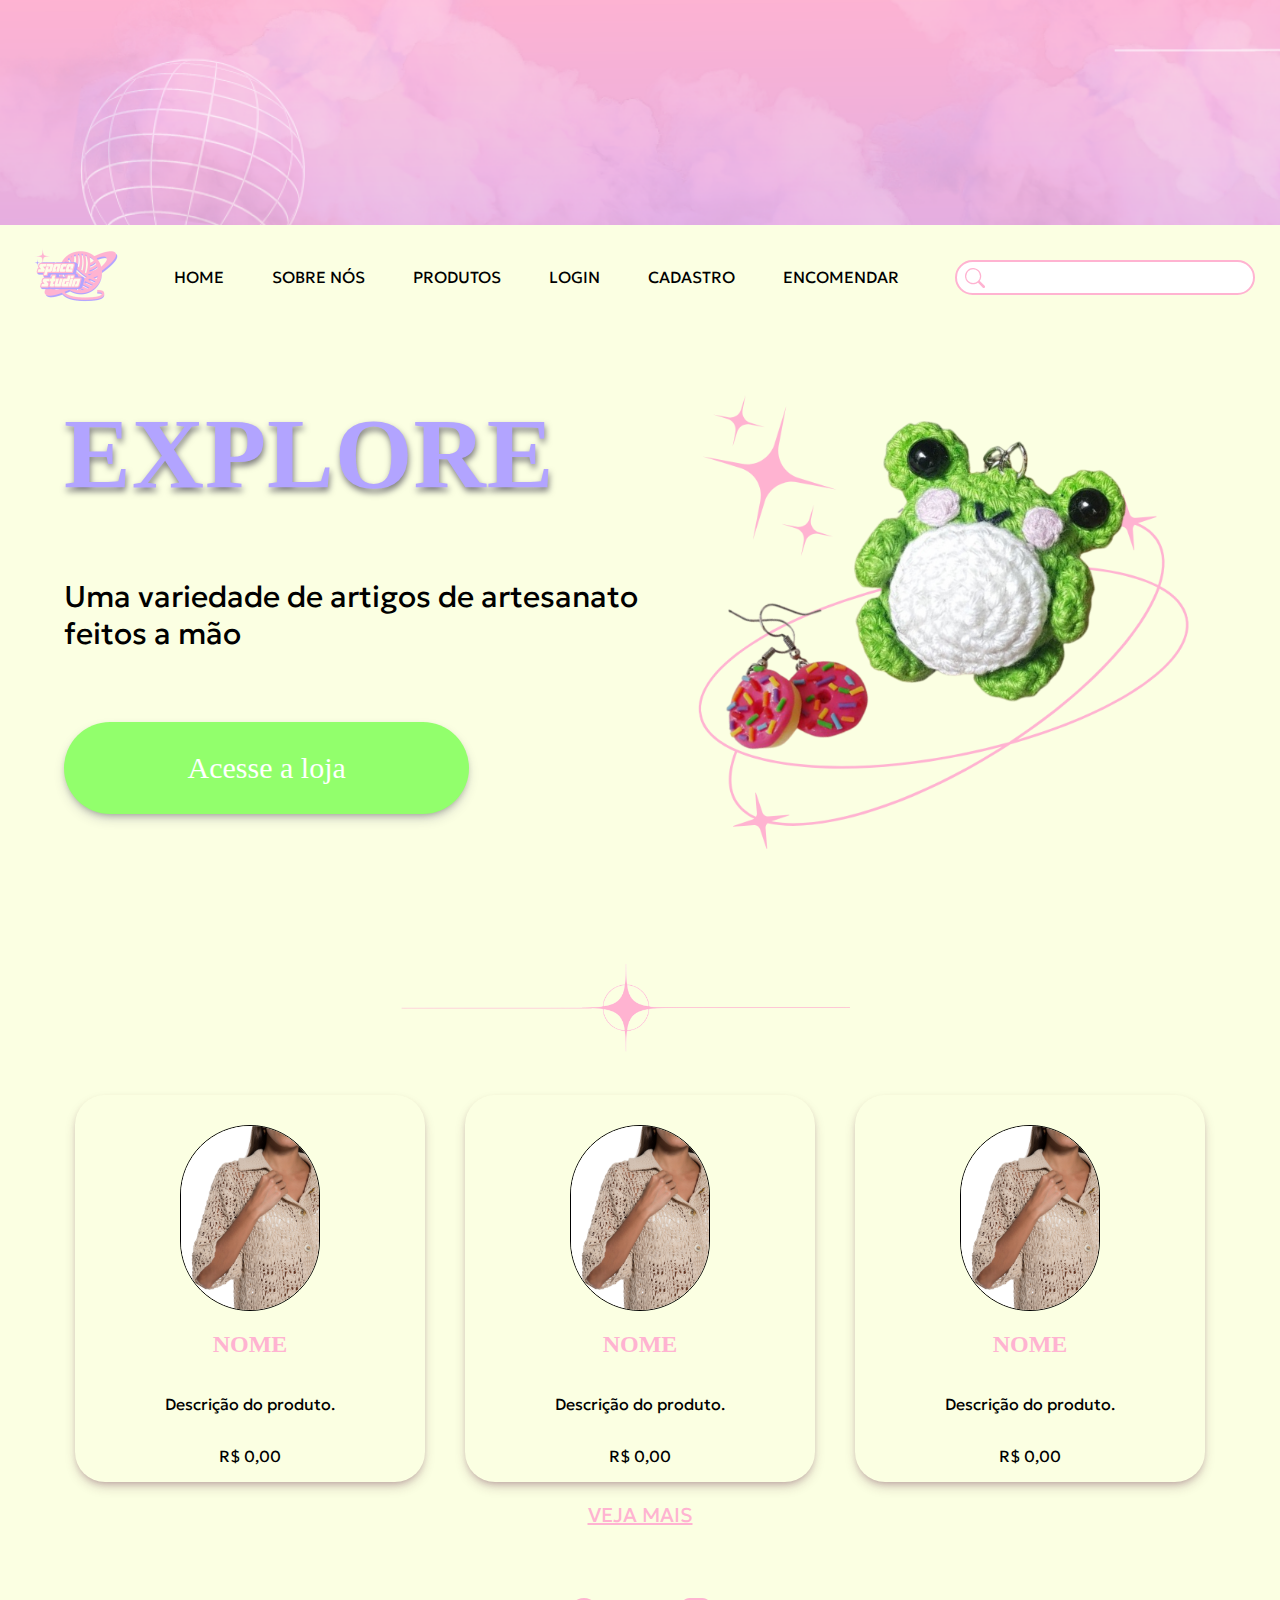
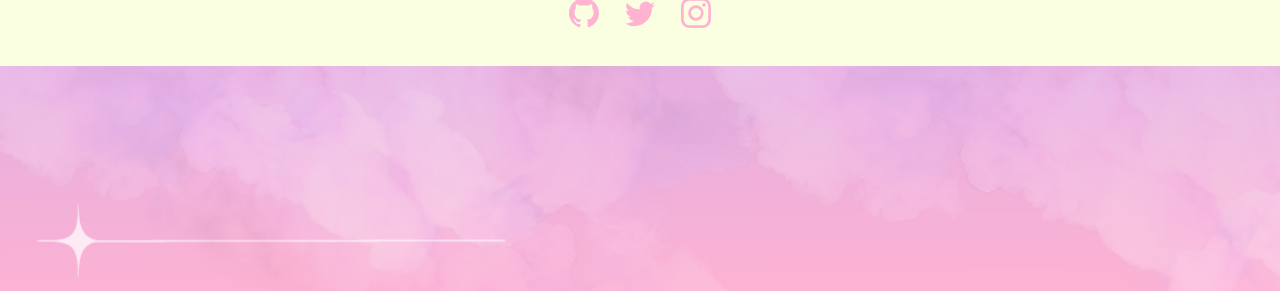
==== commit 811b813f: "começando tela de login e cadastro" ====
--- a/templates/index.html
+++ b/templates/index.html
@@ -1,5 +1,5 @@
 <!DOCTYPE html>
-<html lang="en">
+<html lang="pt-br">
 <head>
     <meta charset="UTF-8">
     <meta name="viewport" content="width=device-width, initial-scale=1.0">
--- a/static/css/style.css
+++ b/static/css/style.css
@@ -20,21 +20,22 @@
 /*nav-bar*/
 
 header{  
-    
-    max-width: 100%;
+    width: 100%;
+    max-width: 2400px;
 
 }
 header .header-img{
     height: 25vh;
-    max-width: 100%;
+    width: 100%;
+    max-width: 2400px;
     margin:0;
     padding: 0;
     background-image: url("/static/img/header1.png");
     background-size: cover;
 }
-#navigation {
-   
-    max-width: 100%;
+header #navigation {
+    max-width: 2400px;
+    width: 100%;
     display: flex;
     justify-content: space-between;
     align-items: center;
@@ -43,8 +44,8 @@
 }
 
 #navigation .menu {
-max-width: 100%;
-
+width: 100%;
+max-width: 2400px;
 display: flex;
 justify-content: center;
 align-items: center;
@@ -56,10 +57,12 @@
 #navigation .menu a, li{
     color:black;
     text-decoration: none;
+  
 }
 
 #navigation .box-search{
-   
+    width: 100%;
+    max-width: 300px;
     display: flex;
 }
 
@@ -75,8 +78,8 @@
    
     border:2px solid #FFB3D1;
     border-radius: 40px;
-    padding: 5px;
-    width: 200px;
+    padding: 7px;
+    width: 100%;
     outline: none;
 
 }
@@ -86,13 +89,192 @@
     width: 100px;
 }
 
-/* menu-mobile ---------------------- */
+
+/* main */
+
+section .main-container{
+    width: 100%;
+    max-width: 1900px;
+    display: flex;
+    flex-flow: row;
+    justify-content: space-between;
+    padding: 0 5%;
+    margin-bottom:10%;
+    margin: 0 auto;
+    
+}
+
+.main-container .main-h1{
+    font-size: 100px;
+    color: #B2A4FF;
+    font-family: inter;
+    -webkit-filter: drop-shadow(1px 1px 1px #a1a1a1);
+    filter: drop-shadow(1px 4px 3px #7e7e7e);
+    letter-spacing: 1px;
+}
+.main-p{
+    font-size: 30px;
+    margin-bottom: 70px;  
+}
+.main-container .main-img{
+   
+   display: flex;
+   justify-content: flex-end;
+}
+ .main-imagem{
+    display: flex;
+    align-items: center;
+    margin-top: 40px;
+    width: 100%; 
+   max-width:800px;
+    
+}
+
+.main-container .main-btn{
+    border:none;
+    width: 70%;
+    background-color: #92FF6C;
+    padding: 5%;
+    border-radius: 50px;
+    font-size: 50%;
+    box-shadow: rgba(50, 50, 93, 0.25) 0px 6px 12px -2px, rgba(0, 0, 0, 0.3) 0px 3px 7px -3px;
+    color:white;
+    font-size: 30px;
+    font-family: inter;
+}
+
+
+/* separador */
+.separador{
+    width: 100%;
+    display: flex;
+    justify-content: center;
+}
+
+.main-separador{
+    width: 50%;
+ 
+}
+
+/* carrossel */
+.carrossel-container{
+    display: flex;
+    justify-content: center;
+    align-items: center;
+}
+
+.linkmais{
+    display: flex;
+    justify-content: center;
+    text-decoration:underline;
+    font-size: 20px;
+    color:#FFB3D1;
+    margin-bottom: 70px;
+}
+/*footer */
+.footer-img{
+        height: 25vh;
+        width: 100%;
+        background-image: url("/static/img/header2.png");
+        background-size: cover;
+}
+
+.footer-icons{
+    display: flex;
+    justify-content: center;
+    align-items: center;
+    margin-bottom: 3%;
+    gap:2%;
+}
+
+
+/* PÁGINA DE PRODUTOS ---------------- */
+
+ .nome-secao{
+    display: flex;
+    width: 100%; 
+    max-width:1100px;
+    margin: 0 auto;
+    justify-content: flex-start;
+    align-items: center;
+    gap:2em;
+}
+
+.title-secao{
+    display: flex;
+    align-items: center;
+    color:#B2A4FF;
+    font-size: 70px;
+    font-family: inter;
+    -webkit-filter: drop-shadow(1px 1px 1px #a1a1a1);
+    filter: drop-shadow(1px 2px 2px #7e7e7e);
+}
+
+.box-red {
+   
+    background-color:#92FF6C;
+    padding: 10px;
+    width: 100px;
+    max-width: 100%;
+    display: flex;
+    justify-content: center;
+    align-items: center;
+    border-radius: 30px;
+    height: 30px;
+    color:white;
+}
+.produtos-flex{
+    
+    width: 100%; 
+    max-width:1400px;
+    display: flex;
+    justify-content: center;
+    flex-wrap: wrap;
+    margin: 0 auto;
+}
+
+.produtos-flex>.card-img{
+    flex:1 1;  
+}
+
+.card-item{
+    width: 350px;
+    border-radius: 30px;
+    box-shadow: rgba(78, 26, 56, 0.25) 0px 6px 12px -2px, rgba(114, 26, 77, 0.3) 0px 3px 7px -3px;
+    display: flex;
+    flex-direction: column;
+    align-items: center;
+    margin: 20px;
+    
+}
+.card-title{
+    font-weight: 600;
+    color:#FFB3D1;
+    font-family: inter;
+}
+.card-img{
+    max-width: 40%;
+    border: 1px solid black;
+    margin-top:30px;
+    border-radius: 300px;  
+}
+
+.flex-categorias{
+    display:flex;
+    justify-content: space-around;
+
+}
+
+
+
+
+/* menu-mobile e responsividade--------------- */
 
 #mobilebtn{
     display: none;
 }
 
-@media(max-width: 880px){
+@media(max-width: 1100px){
 
     body{
         max-width: 100%;
@@ -107,7 +289,7 @@
     #navigation .menu{
         display: block;
         position: absolute;
-        top: 400px;
+        top: 300px;
         width: 100%;
         height: 0;
         z-index: 1000;
@@ -134,8 +316,8 @@
     }
     
     #navigation{
-        max-width: 100%;
-        justify-content: space-between;
+        width: 100% !important;
+        max-width: 1100px !important; 
     }
     #navigation.active .menu{
         height: 100vh;
@@ -144,12 +326,12 @@
     }
    
     .main-container{
-        margin-top: 100px;
-        max-width: 70% !important;
+        width: 100% !important;
+        max-width: 1100px !important;
     }
   
     .main-h1{
-        font-size: 80px !important;
+        font-size: 70px !important;
     }
     .main-p{
         text-align: start;
@@ -159,147 +341,20 @@
         display: none !important;
     }
 
-    
+    /*produtos */
+
+    
+.produtos-flex{
+    width: 100%;
+    max-width: 400px !important;
+}
   
 }
 
-/* main */
-
-.main-container{
-    max-width: 100%;
-  
-    display: flex;
-    flex-flow: row;
-    justify-content: space-between;
-    padding: 0 5%;
-    margin-bottom:10%;
-    
-}
-
-.main-container .main-h1{
-    font-size: 100px;
-    color: #B2A4FF;
-    font-family: inter;
-    -webkit-filter: drop-shadow(1px 1px 1px #a1a1a1);
-    filter: drop-shadow(1px 4px 3px #7e7e7e);
-    letter-spacing: 1px;
-}
-.main-p{
-    font-size: 30px;
-    margin-bottom: 70px;  
-}
-.main-container .main-img{
-   max-width: 100%; 
-   display: flex;
-   justify-content: flex-end;
-}
- .main-imagem{
-    display: flex;
-    align-items: center;
-    margin-top: 50px;
-    max-width:  600px;
-    
-}
-
-.main-container .main-btn{
-    border:none;
-    width: 70%;
-    background-color: #92FF6C;
-    padding: 5%;
-    border-radius: 50px;
-    font-size: 50%;
-    box-shadow: rgba(50, 50, 93, 0.25) 0px 6px 12px -2px, rgba(0, 0, 0, 0.3) 0px 3px 7px -3px;
-    color:white;
-    font-size: 30px;
-    font-family: inter;
-}
-
-
-/* separador */
-.separador{
-    width: 100%;
-    display: flex;
-    justify-content: center;
-}
-
-.main-separador{
-    width: 50%;
- 
-}
-
-/* carrossel */
-.carrossel-container{
-    display: flex;
-    justify-content: center;
-    align-items: center;
-}
-
-.linkmais{
-    display: flex;
-    justify-content: center;
-    text-decoration:underline;
-    font-size: 20px;
-    color:#FFB3D1;
-    margin-bottom: 70px;
-}
-/*footer */
-.footer-img{
-        height: 25vh;
-        width: 100%;
-        background-image: url("/static/img/header2.png");
-        background-size: cover;
-}
-
-.footer-icons{
-    display: flex;
-    justify-content: center;
-    align-items: center;
-    margin-bottom: 3%;
-    gap:2%;
-}
-
-
-/* PÁGINA DE PRODUTOS ---------------- */
-
- .nome-secao{
-    display: flex;
-}
-
-.produtos-flex{
-    max-width: 100%;
-   justify-content: center;
-    display: flex;
-    flex-wrap: wrap;
-}
-
-.produtos-flex>.card-img{
-    flex:1 1;  
-}
-
-.card-item{
-    width: 350px;
-    border-radius: 30px;
-    box-shadow: rgba(78, 26, 56, 0.25) 0px 6px 12px -2px, rgba(114, 26, 77, 0.3) 0px 3px 7px -3px;
-    display: flex;
-    flex-direction: column;
-    align-items: center;
-    margin: 20px;
-    
-}
-.card-title{
-    font-weight: 600;
-    color:#FFB3D1;
-    font-family: inter;
-}
-.card-img{
-    max-width: 40%;
-    border: 1px solid black;
-    margin-top:30px;
-    border-radius: 300px;  
-}
-
-.flex-categorias{
-    display:flex;
-    justify-content: space-around;
-
-}+@media(max-width: 400px) {
+    #navigation{
+        width: 100% !important;
+        max-width: 250px !important; 
+        
+    }
+}
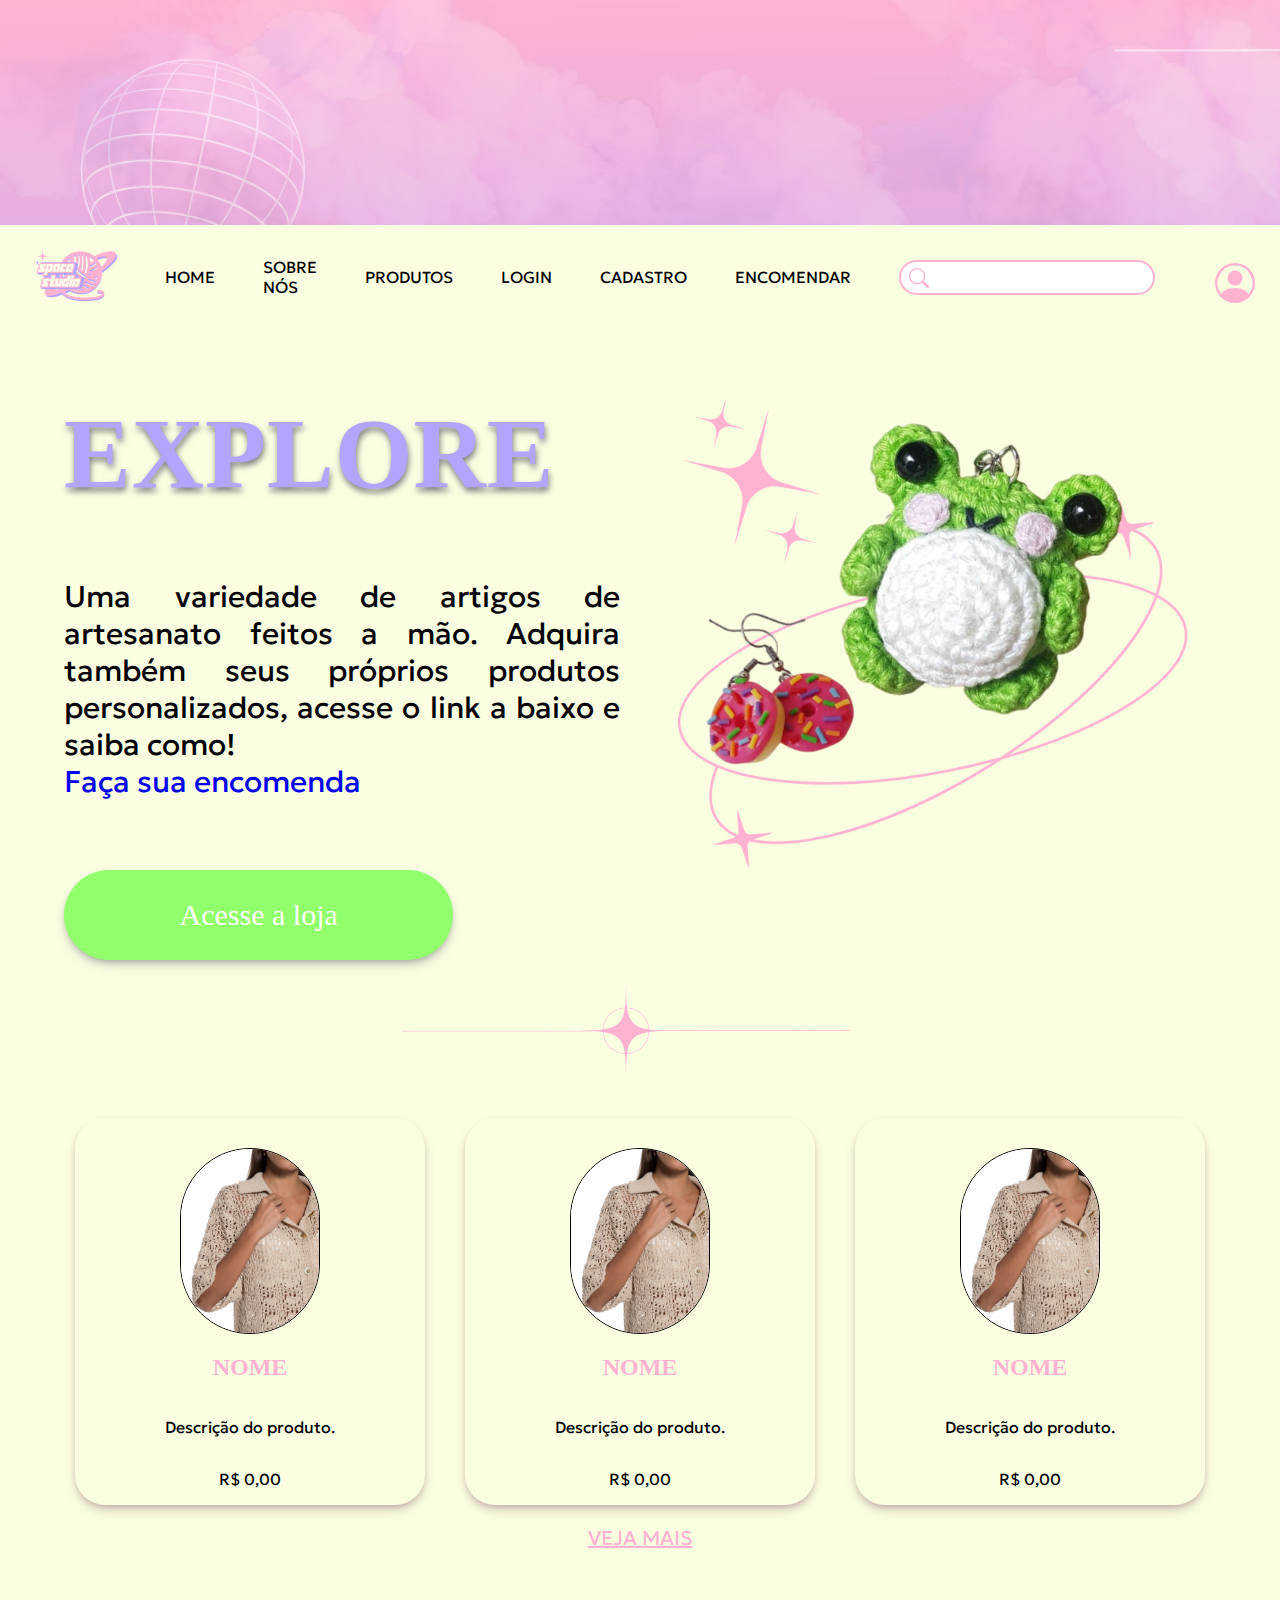
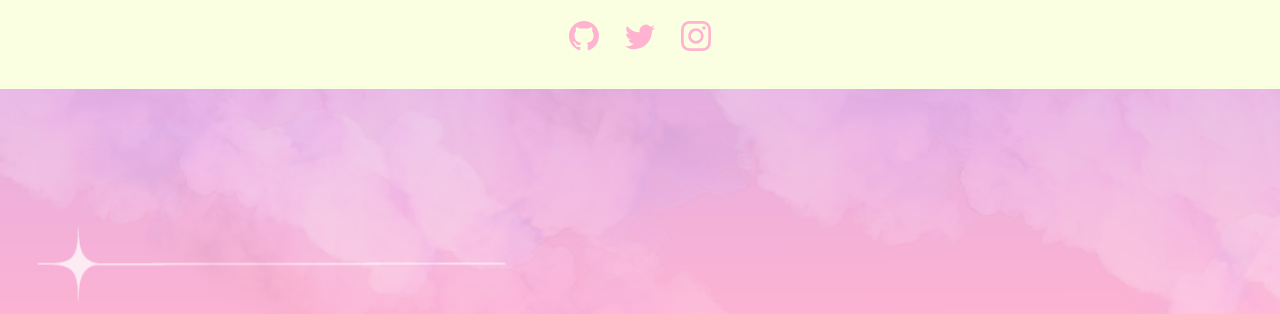
==== commit 9b088856: "ARRUMEI OS INPUUUUUT" ====
--- a/templates/index.html
+++ b/templates/index.html
@@ -34,6 +34,30 @@
                 <button id = "mobilebtn"> <svg xmlns="http://www.w3.org/2000/svg" width="40" height="40" color="#FFB3D1" fill="currentColor" class="bi bi-list" viewBox="0 0 16 16">
                     <path fill-rule="evenodd" d="M2.5 12a.5.5 0 0 1 .5-.5h10a.5.5 0 0 1 0 1H3a.5.5 0 0 1-.5-.5zm0-4a.5.5 0 0 1 .5-.5h10a.5.5 0 0 1 0 1H3a.5.5 0 0 1-.5-.5zm0-4a.5.5 0 0 1 .5-.5h10a.5.5 0 0 1 0 1H3a.5.5 0 0 1-.5-.5z"/>
                   </svg></button>
+                  <div class="user-icon">
+                    <ul class = "menu-perfil">
+                     <li class = "perfil-icon"> <a href="#"><svg xmlns="http://www.w3.org/2000/svg" width="40" height="40" color="#FFB3D1" fill="currentColor" class="bi bi-person-circle" viewBox="0 0 16 16">
+                    <path d="M11 6a3 3 0 1 1-6 0 3 3 0 0 1 6 0z"/>
+                    <path fill-rule="evenodd" d="M0 8a8 8 0 1 1 16 0A8 8 0 0 1 0 8zm8-7a7 7 0 0 0-5.468 11.37C3.242 11.226 4.805 10 8 10s4.757 1.225 5.468 2.37A7 7 0 0 0 8 1z"/>
+                  </svg></a>
+                        <ul class = "menu-drop">
+                            <li class = "item-drop"> <a href="#"> <svg xmlns="http://www.w3.org/2000/svg" width="30" height="30"  color="#FFB3D1"  fill="currentColor" class="bi bi-person-fill" viewBox="0 0 16 16">
+                                <path d="M3 14s-1 0-1-1 1-4 6-4 6 3 6 4-1 1-1 1H3Zm5-6a3 3 0 1 0 0-6 3 3 0 0 0 0 6Z"/>
+                              </svg> Perfil</a></li>
+                            <li class = "item-drop"> <a href="#"> <svg xmlns="http://www.w3.org/2000/svg" width="30" height="30" color="#FFB3D1" fill="currentColor" class="bi bi-cart-fill" viewBox="0 0 16 16">
+                                <path d="M0 1.5A.5.5 0 0 1 .5 1H2a.5.5 0 0 1 .485.379L2.89 3H14.5a.5.5 0 0 1 .491.592l-1.5 8A.5.5 0 0 1 13 12H4a.5.5 0 0 1-.491-.408L2.01 3.607 1.61 2H.5a.5.5 0 0 1-.5-.5zM5 12a2 2 0 1 0 0 4 2 2 0 0 0 0-4zm7 0a2 2 0 1 0 0 4 2 2 0 0 0 0-4zm-7 1a1 1 0 1 1 0 2 1 1 0 0 1 0-2zm7 0a1 1 0 1 1 0 2 1 1 0 0 1 0-2z"/>
+                              </svg> Carrinho de compras</a></li>
+                            <li class = "item-drop"> <a href="#"> <svg xmlns="http://www.w3.org/2000/svg" width="30" height="30"  color="#FFB3D1"  fill="currentColor" class="bi bi-suit-heart-fill" viewBox="0 0 16 16">
+                                <path d="M4 1c2.21 0 4 1.755 4 3.92C8 2.755 9.79 1 12 1s4 1.755 4 3.92c0 3.263-3.234 4.414-7.608 9.608a.513.513 0 0 1-.784 0C3.234 9.334 0 8.183 0 4.92 0 2.755 1.79 1 4 1z"/>
+                              </svg>Favoritos</a></li>
+                            <li class = "item-drop"> <a href="#"> <svg xmlns="http://www.w3.org/2000/svg" width="30" height="30" color="#FFB3D1" fill="currentColor" class="bi bi-gear-fill" viewBox="0 0 16 16">
+                                <path d="M9.405 1.05c-.413-1.4-2.397-1.4-2.81 0l-.1.34a1.464 1.464 0 0 1-2.105.872l-.31-.17c-1.283-.698-2.686.705-1.987 1.987l.169.311c.446.82.023 1.841-.872 2.105l-.34.1c-1.4.413-1.4 2.397 0 2.81l.34.1a1.464 1.464 0 0 1 .872 2.105l-.17.31c-.698 1.283.705 2.686 1.987 1.987l.311-.169a1.464 1.464 0 0 1 2.105.872l.1.34c.413 1.4 2.397 1.4 2.81 0l.1-.34a1.464 1.464 0 0 1 2.105-.872l.31.17c1.283.698 2.686-.705 1.987-1.987l-.169-.311a1.464 1.464 0 0 1 .872-2.105l.34-.1c1.4-.413 1.4-2.397 0-2.81l-.34-.1a1.464 1.464 0 0 1-.872-2.105l.17-.31c.698-1.283-.705-2.686-1.987-1.987l-.311.169a1.464 1.464 0 0 1-2.105-.872l-.1-.34zM8 10.93a2.929 2.929 0 1 1 0-5.86 2.929 2.929 0 0 1 0 5.858z"/>
+                              </svg> Configurações</a></li>
+                        </ul>
+                </li>
+                  
+                </ul>
+                  </div>
         </nav>
     </header>
     <main>
@@ -42,7 +66,11 @@
         
                 <div class = "main-text">
                     <h1 class = "main-h1"> EXPLORE</h1>
-                    <p class = "main-p"> Uma variedade de artigos de artesanato feitos a mão</p>
+                    <p class = "main-p"> Uma variedade de artigos de artesanato feitos a mão. Adquira também
+                        seus próprios produtos personalizados, acesse o link a baixo e saiba como!
+                        <br>
+                        <a href="encomendas.html">Faça sua encomenda</a>
+                    </p>
                     <button class = "main-btn">Acesse a loja</button>
                     
                 </div>
--- a/static/css/style.css
+++ b/static/css/style.css
@@ -66,6 +66,33 @@
     display: flex;
 }
 
+.menu-perfil  .perfil-icon{
+    position: relative;
+    float:left;
+}
+
+.menu-perfil .menu-drop{
+    position: absolute;
+    width: 260px;
+    font-size: 20px;
+    right: 0;
+    top:45px;
+    background-color: #FBFFE2;
+    border: 2px solid #FFB3D1;
+    padding: 5px;
+    display: none; 
+}
+
+ .menu-perfil .perfil-icon:hover .menu-drop{
+ display:block;
+}
+.item-drop:hover{
+    background-color: #FFB3D1;
+}
+.item-drop a{
+    color:black;
+}
+
  .search-btn{
     position: absolute;
     border:none;
@@ -84,6 +111,17 @@
 
 }
 
+.user-icon{
+    margin-left: 20px; 
+
+}
+.user-icon > hr{
+    background-color:#FFB3D1;
+    margin-top:0;
+    padding: 0.1em;
+    border: none;
+
+}
 
 .logo{
     width: 100px;
@@ -114,7 +152,10 @@
 }
 .main-p{
     font-size: 30px;
-    margin-bottom: 70px;  
+    margin-bottom: 70px;
+    text-align: justify;
+    width: 100%;  
+    max-width: 700px;
 }
 .main-container .main-img{
    
@@ -126,7 +167,7 @@
     align-items: center;
     margin-top: 40px;
     width: 100%; 
-   max-width:800px;
+    max-width:1000px;
     
 }
 
@@ -247,6 +288,12 @@
     margin: 20px;
     
 }
+.card-item:hover{
+    background-color: #e9ebd9;
+    transition: 0.3s ease-out;
+ 
+    
+}
 .card-title{
     font-weight: 600;
     color:#FFB3D1;
@@ -265,8 +312,104 @@
 
 }
 
-
-
+/* PÁGINA DE ENCOMENDAS ------------------- */
+.forms-section{
+width: 100%;
+max-width: 1200px;
+margin: 0 auto;
+}
+
+.title-alerta{
+    display: flex;
+    align-items: center;
+    width: 100%;
+    max-width: 900px;
+    margin: 0 auto;
+   
+}
+.encomenda-title >h1{
+    color:#B2A4FF;
+    font-family: inter;
+    font-size: 70px;
+    width: 100%;
+    max-width: 1200px;
+  
+}
+.alerta-enco{
+    padding: 5px;
+    width: 150px;
+    text-align: center;
+    background-color: white;
+    border-radius: 40px;
+    box-shadow: rgba(78, 26, 56, 0.25) 0px 6px 12px -2px, rgba(114, 26, 77, 0.3) 0px 3px 7px -3px;
+}
+
+.forumlario-enco{
+    width: 100%;
+    max-width: 1200px;
+    display: flex;
+    justify-content: center;
+    flex-wrap: wrap;
+  
+}
+
+.form-group{
+    display: flex;
+    justify-content: space-between;
+    flex-direction: column;
+    margin:20px 40px;
+}
+.input-form{
+    width: 100%;
+    max-width: 1200px;
+    padding: 10px;
+    border:none;
+    border-radius: 30px;
+    background-color:#FFB3D1;
+    
+    outline: none;
+    box-shadow: rgba(78, 26, 56, 0.25) 0px 6px 12px -2px, rgba(114, 26, 77, 0.3) 0px 3px 7px -3px;
+}
+
+.fieldset{
+    width: 100%;
+    max-width: 1200px;
+    display: flex;
+    justify-content: center;
+
+}
+.fieldset .enderecoinput{
+   width: 400px;
+}
+
+
+
+
+.formsbotao{
+    width: 100%;
+    max-width: 950px;
+    display: flex;
+    justify-content: flex-end;
+}
+
+.form-btn{
+    width: 250px;
+    padding: 15px;
+    border:none;
+    border-radius: 30px;
+    background-color: #B2A4FF;
+    color:white;
+    font-size: 20px;
+    font-family: inter;
+    letter-spacing: 0.1em;
+    box-shadow: rgba(78, 26, 56, 0.25) 0px 6px 12px -2px, rgba(114, 26, 77, 0.3) 0px 3px 7px -3px;
+}
+
+.form-btn:hover{
+  
+    background-color: #9b8ee4;
+  
+}
 
 /* menu-mobile e responsividade--------------- */
 
@@ -283,6 +426,9 @@
         display:block;
         border:none;
         background-color: transparent;
+    }
+    .user-icon{
+        display: none;
     }
 
 
@@ -349,6 +495,28 @@
     max-width: 400px !important;
 }
   
+/*forms*/
+.form-group{
+    display: flex;
+    justify-content: center;
+    flex-direction: column;
+    flex-wrap: wrap;
+    margin:20px 40px;
+}
+
+.input-form{
+   display: flex;
+   width: 300px;
+  
+}
+
+.endnum{
+    display: flex;
+    align-items: center;
+    flex-direction: column;
+    gap:1em;
+}
+
 }
 
 @media(max-width: 400px) {
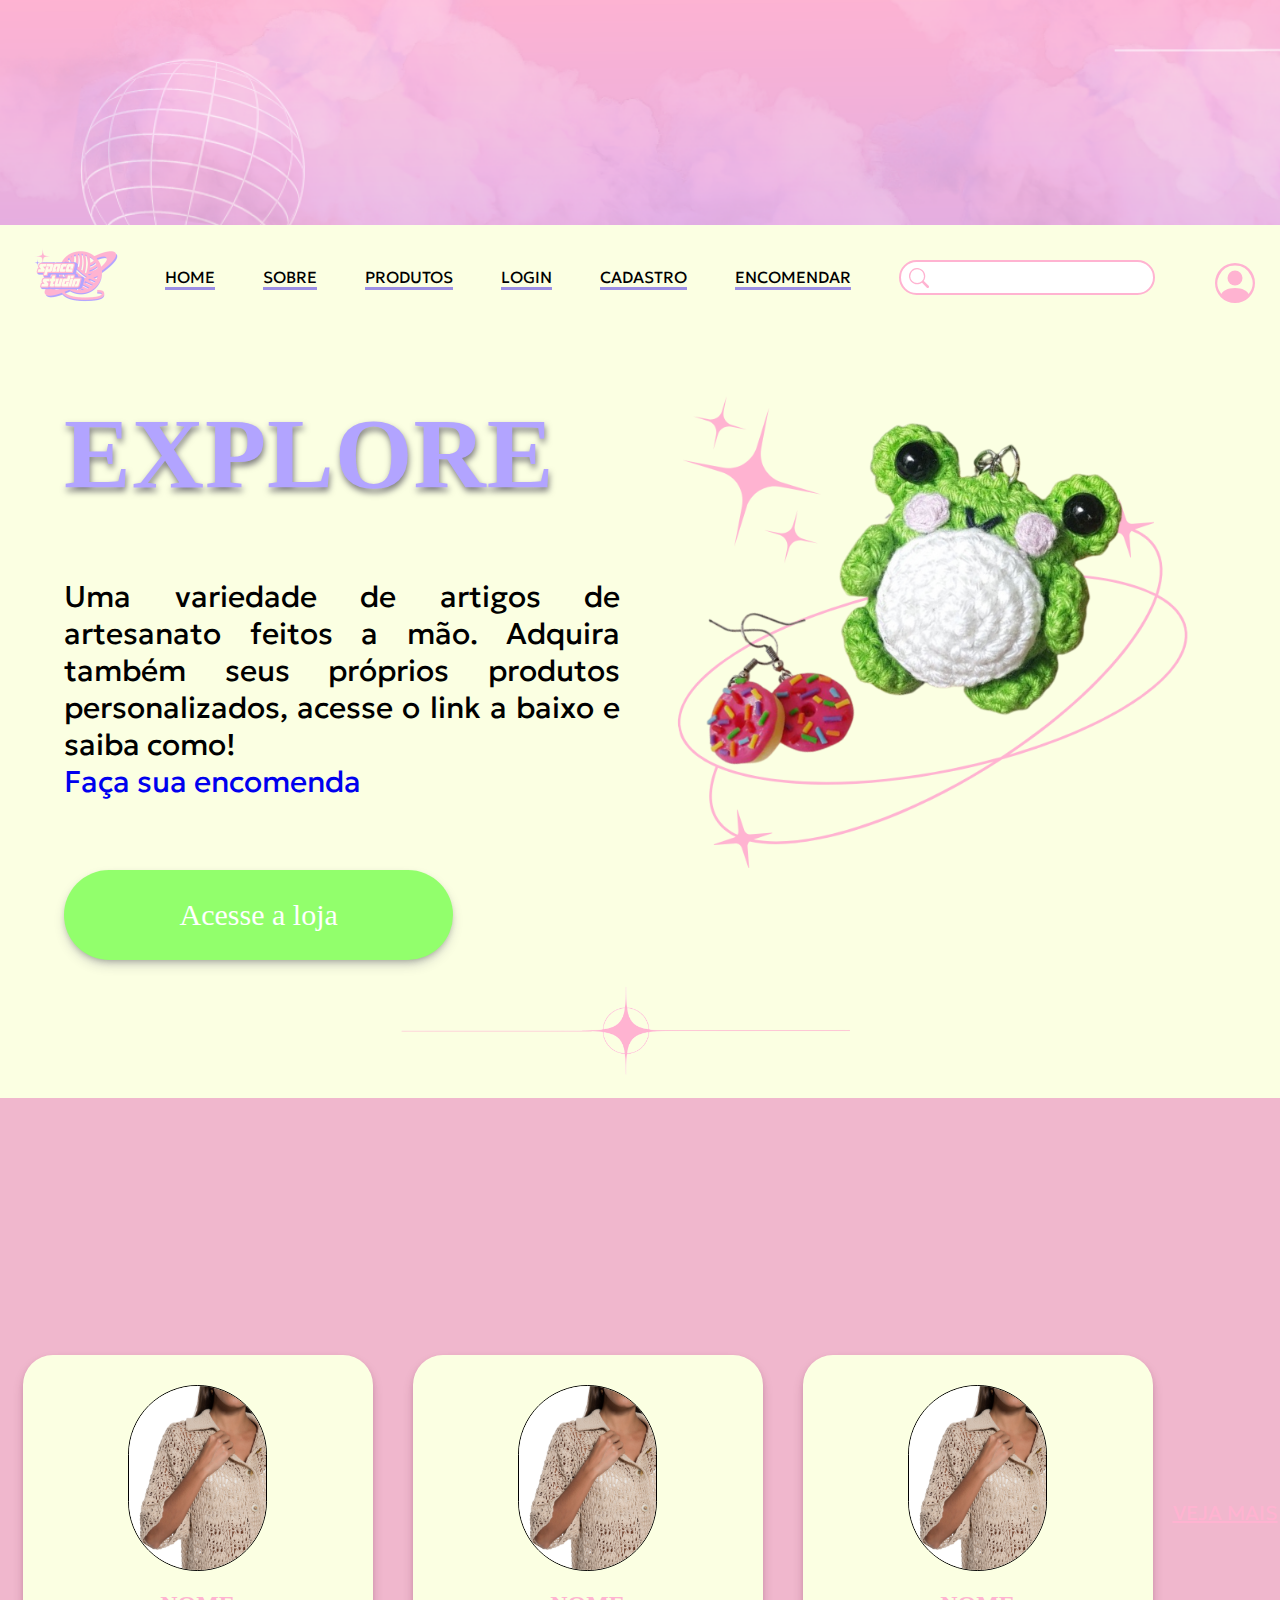
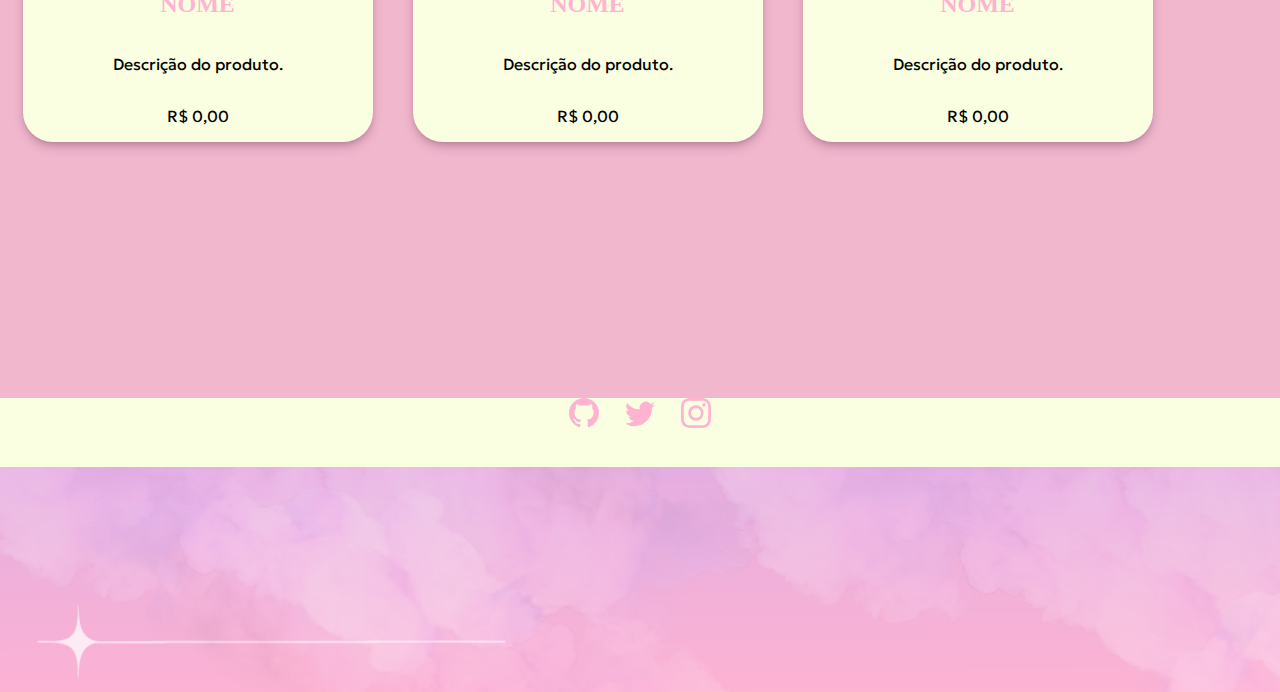
==== commit adb9da5a: "iniciando tela de login e cadastro" ====
--- a/templates/index.html
+++ b/templates/index.html
@@ -17,7 +17,7 @@
                 </div>
                 <ul class = "menu">
                     <li class ="nav-item"><a href="/templates/index.html">HOME</a></li>
-                <li class ="nav-item"><a href="/templates/sobrenos.html">SOBRE NÓS</a></li>
+                <li class ="nav-item"><a href="/templates/sobrenos.html">SOBRE</a></li>
                 <li class ="nav-item"><a href="/templates/produtos.html">PRODUTOS</a></li>
                 <li class ="nav-item"><a href="/templates/cadastrologin.html">LOGIN</a></li>
                 <li class ="nav-item"><a href="/templates/cadastrologin.html">CADASTRO</a></li>
@@ -85,7 +85,7 @@
             <img class = "main-separador"src="/static/img/enfeitu-removebg-preview.png" alt="">
         </div>
 
-        <section>
+        <section class = "carrossel">
             <div class="carrossel-container">
                 <div class="card-item">
                     <img src="/static/img/camisacroche.jpg" alt="" class="card-img">
@@ -105,6 +105,7 @@
                     <p class="card-text">Descrição do produto.</p>
                     <p class = "card-text">R$ 0,00</p>
                 </div>
+               
             </div>
             <a class = "linkmais">VEJA MAIS</a>
         </section>
--- a/static/css/style.css
+++ b/static/css/style.css
@@ -60,6 +60,14 @@
   
 }
 
+#navigation .menu a, li::before{
+    content: '';
+    border-bottom: 3px solid #9b8ee4;
+  
+    
+}
+
+
 #navigation .box-search{
     width: 100%;
     max-width: 300px;
@@ -73,6 +81,7 @@
 
 .menu-perfil .menu-drop{
     position: absolute;
+    z-index: 99;
     width: 260px;
     font-size: 20px;
     right: 0;
@@ -101,12 +110,13 @@
     background: transparent;
     
 }
-.input-search{
+#navigation .input-search{
    
     border:2px solid #FFB3D1;
     border-radius: 40px;
     padding: 7px;
     width: 100%;
+   max-width: 300px;
     outline: none;
 
 }
@@ -124,7 +134,8 @@
 }
 
 .logo{
-    width: 100px;
+    
+   max-width: 100px;
 }
 
 
@@ -198,11 +209,24 @@
 }
 
 /* carrossel */
-.carrossel-container{
-    display: flex;
-    justify-content: center;
-    align-items: center;
-}
+.carrossel{
+ 
+  width: 100%;
+  height: 100vh;
+  background-color: #f0b7cd;
+  display: flex;
+  align-items: center;
+  justify-content: center;
+  
+}
+
+.carrossel .carrossel-container{
+    display: flex;
+    justify-content: center;
+    align-items: center;
+}
+
+
 
 .linkmais{
     display: flex;
@@ -231,17 +255,15 @@
 
 /* PÁGINA DE PRODUTOS ---------------- */
 
- .nome-secao{
-    display: flex;
+ main .nome-secao{
+    
     width: 100%; 
-    max-width:1100px;
-    margin: 0 auto;
-    justify-content: flex-start;
-    align-items: center;
-    gap:2em;
-}
-
-.title-secao{
+    max-width:700px !important;
+    margin:0 10%;
+  
+}
+
+.nome-secao .title-secao{
     display: flex;
     align-items: center;
     color:#B2A4FF;
@@ -281,6 +303,7 @@
 .card-item{
     width: 350px;
     border-radius: 30px;
+    background-color: #FBFFE2;
     box-shadow: rgba(78, 26, 56, 0.25) 0px 6px 12px -2px, rgba(114, 26, 77, 0.3) 0px 3px 7px -3px;
     display: flex;
     flex-direction: column;
@@ -317,6 +340,7 @@
 width: 100%;
 max-width: 1200px;
 margin: 0 auto;
+margin-bottom: 100px;
 }
 
 .title-alerta{
@@ -332,7 +356,7 @@
     font-family: inter;
     font-size: 70px;
     width: 100%;
-    max-width: 1200px;
+    max-width: 1100px;
   
 }
 .alerta-enco{
@@ -355,7 +379,6 @@
 
 .form-group{
     display: flex;
-    justify-content: space-between;
     flex-direction: column;
     margin:20px 40px;
 }
@@ -366,7 +389,6 @@
     border:none;
     border-radius: 30px;
     background-color:#FFB3D1;
-    
     outline: none;
     box-shadow: rgba(78, 26, 56, 0.25) 0px 6px 12px -2px, rgba(114, 26, 77, 0.3) 0px 3px 7px -3px;
 }
@@ -381,8 +403,6 @@
 .fieldset .enderecoinput{
    width: 400px;
 }
-
-
 
 
 .formsbotao{
@@ -406,9 +426,146 @@
 }
 
 .form-btn:hover{
-  
-    background-color: #9b8ee4;
-  
+    background-color: #9587e2;
+  
+}
+
+
+/* tela cadastro e login */
+
+.lc-container{
+    display: flex;
+    justify-content: center;
+    align-items: center;
+    height: 100vh;
+ 
+}
+
+.contain{
+    
+    justify-content: space-between;
+    align-items: center;
+    border-radius: 30px;
+    background-color:#ffdbe8;
+    background-image: url("/static/img/cardlogincadastro.png");
+    background-size: cover;
+    border-radius: 30px;
+    box-shadow: rgba(78, 26, 56, 0.25) 0px 6px 12px -2px, rgba(114, 26, 77, 0.3) 0px 3px 7px -3px;
+    width: 80%;
+    height: 90%;
+}
+.cadastro-container{
+    display: flex;
+    position: relative;
+}
+
+.contain::before{
+    content: "";
+    position: absolute;
+    background-color: #fff7fa;
+    border-top-left-radius: 30px;
+    border-bottom-left-radius: 30px;
+    width: 40%;
+    height: 100%;
+}
+
+
+
+.ccolum1{
+    text-align: center;
+    flex: 1 0 auto;
+    z-index: 1;
+}
+
+
+
+.ccolum2{
+    flex:2 0 auto;
+    display: flex;
+    flex-direction: column;
+    align-items: center;
+}
+.social-media{
+    display: flex;
+    align-items: center;
+}
+.social-media>li {
+    border:1.5px solid white;
+    border-radius: 100%;
+    margin:0px 5px;
+    padding: 7px 10px;
+
+}
+.ca-form{
+    display: flex;
+    flex-direction: column;
+    justify-content: center; 
+}
+
+.ca-form input{
+    border-radius: 30px;
+    border:none;
+    width: 300px;
+    height: 50px;
+    padding: 10px 10px;
+    margin: 10px 0;
+    outline: none;
+    box-shadow: rgb(232, 204, 230) 0px 0px 6px 0px inset, rgba(185, 185, 185, 0.5) -1px 0px 6px 1px inset;
+   
+}
+
+.cadastro-title{
+    font-family: inter;
+    font-size: 30px;
+    color:#a599f3;
+}
+.ca-descrip{
+    max-width: 250px;
+    text-align: center;
+    margin: 0 auto;
+    font-size: 20px;
+    color:#5a5959;
+}
+.btn-login{
+    border:none;
+    border-radius: 30px;
+    width: 150px;
+    height: 40px;
+    margin:0 auto;
+    background-color: #FFB3D1;
+    letter-spacing: 2px;
+    font-size: 20px;
+    font-weight: 600;
+    color: rgb(255, 255, 255);
+    box-shadow: rgba(78, 26, 56, 0.25) 0px 6px 12px -2px, rgba(114, 26, 77, 0.3) 0px 3px 7px -3px; 
+}
+
+.cad-title{
+    font-family: inter;
+    font-size: 40px;
+    color:#f2efff;
+}
+.btn-cadastro{
+    border:none;
+    border-radius: 30px;
+    width: 150px;
+    height: 40px;
+    margin:0 auto;
+    background-color: #FFB3D1;
+    font-size: 20px;
+    letter-spacing: 2px;
+    font-weight: 600;
+    color: rgb(255, 255, 255);
+    box-shadow: rgba(78, 26, 56, 0.25) 0px 6px 12px -2px, rgba(114, 26, 77, 0.3) 0px 3px 7px -3px; 
+}
+
+.btn-cadastro:hover{
+    background-color: #ee9dbd;
+}
+/* parte do login */
+.login-container{
+    position: absolute;
+    display: none;
 }
 
 /* menu-mobile e responsividade--------------- */
@@ -419,7 +576,7 @@
 
 @media(max-width: 1100px){
 
-    body{
+    body, main, header, .header-img{
         max-width: 100%;
     }
     #mobilebtn{
@@ -489,25 +646,44 @@
 
     /*produtos */
 
+
+.nome-secao .title-secao{
+    font-size: 30px;
+    
+}
     
 .produtos-flex{
     width: 100%;
-    max-width: 400px !important;
+   
 }
   
 /*forms*/
-.form-group{
+
+.encomenda-title, .alerta-enco{
+    margin: 0 10%;
+}
+.encomenda-title>h1{
+    font-size: 50px;
+    margin-bottom: 70px;
+}
+.encomenda-title>p{
+    max-width: 300px;
+}
+.alerta-enco{
+    width: 100px;
+    padding: 0;
+    position: absolute;
+    bottom: 35%;
+}
+.form-group, .fieldset{
     display: flex;
     justify-content: center;
     flex-direction: column;
-    flex-wrap: wrap;
-    margin:20px 40px;
+   
 }
 
 .input-form{
-   display: flex;
-   width: 300px;
-  
+   width: 400px;
 }
 
 .endnum{
@@ -526,3 +702,5 @@
         
     }
 }
+
+
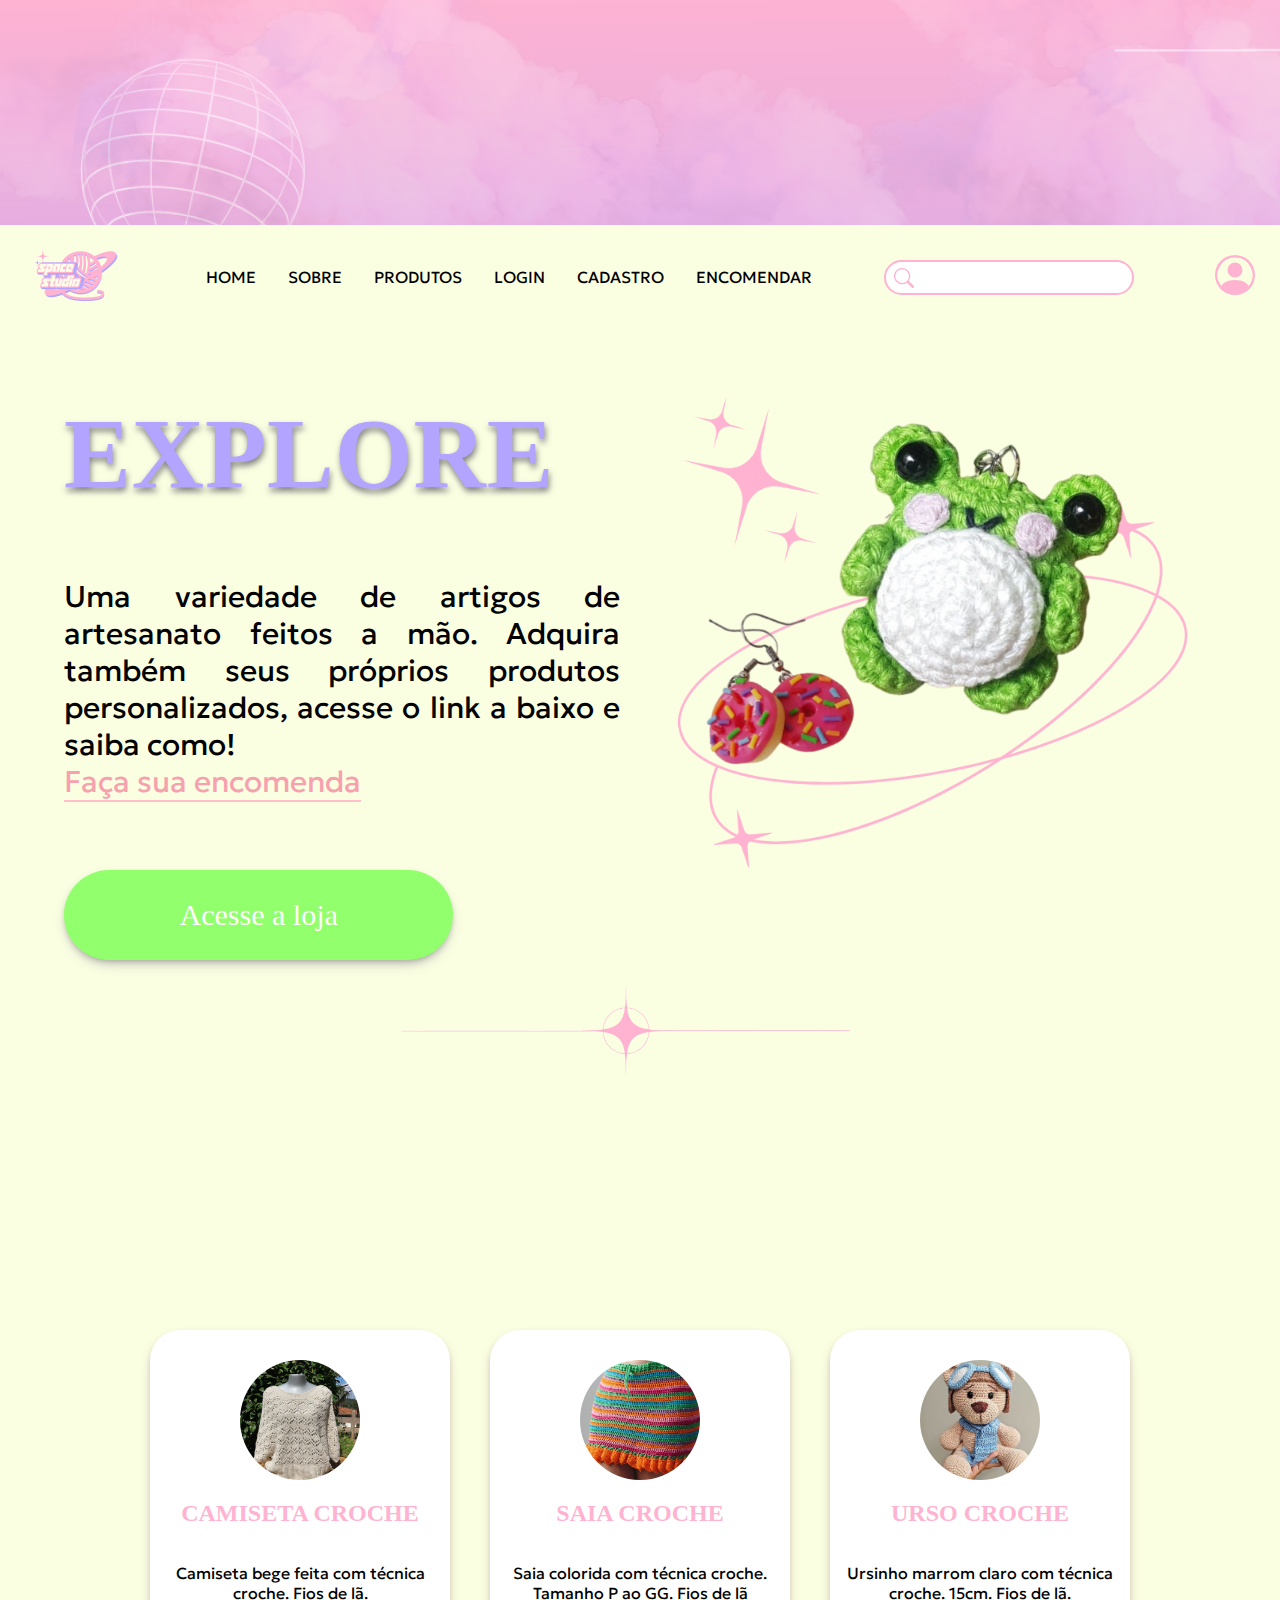
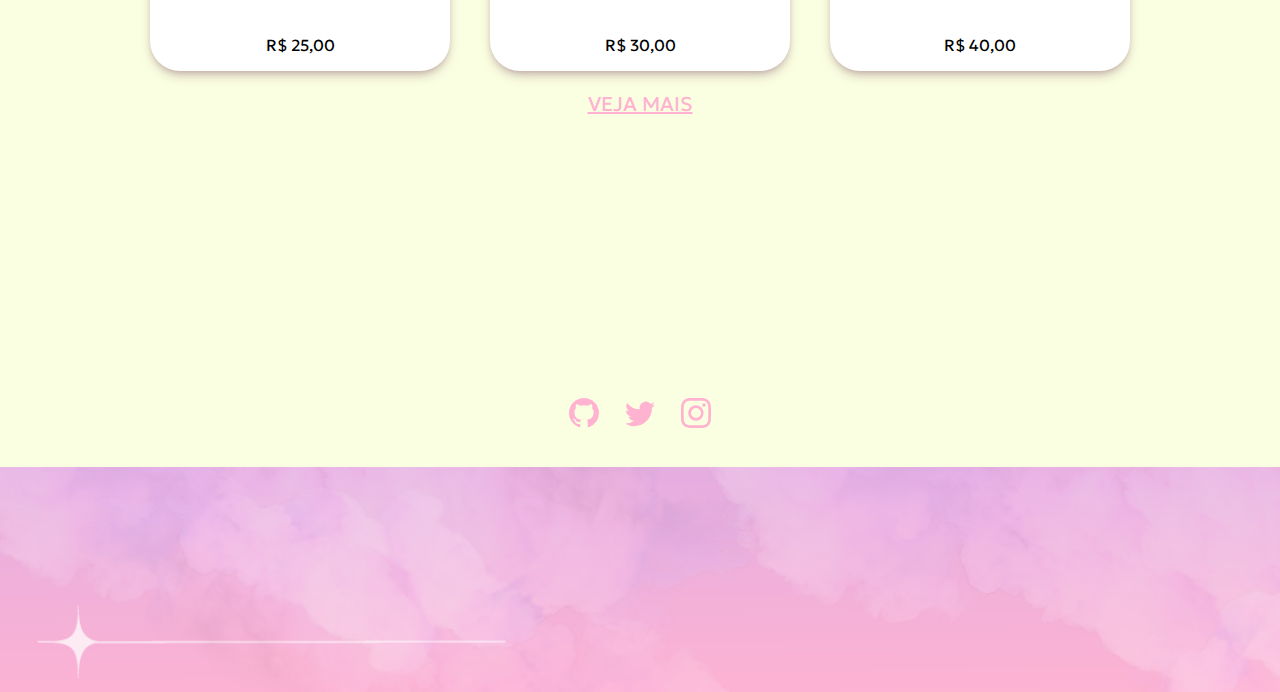
==== commit aeb7d915: "finalizando trabalho" ====
--- a/templates/index.html
+++ b/templates/index.html
@@ -69,7 +69,7 @@
                     <p class = "main-p"> Uma variedade de artigos de artesanato feitos a mão. Adquira também
                         seus próprios produtos personalizados, acesse o link a baixo e saiba como!
                         <br>
-                        <a href="encomendas.html">Faça sua encomenda</a>
+                        <a style="border-bottom: 2px solid pink; color:rgb(247, 161, 175)"href="encomendas.html">Faça sua encomenda</a>
                     </p>
                     <button class = "main-btn">Acesse a loja</button>
                     
@@ -88,27 +88,37 @@
         <section class = "carrossel">
             <div class="carrossel-container">
                 <div class="card-item">
-                    <img src="/static/img/camisacroche.jpg" alt="" class="card-img">
-                    <h2 class="card-title">NOME</h2>
-                    <p class="card-text">Descrição do produto.</p>
-                    <p class = "card-text">R$ 0,00</p>
+                    <img src="/static/img/camisacrochebege.jpg" alt="" class="card-img">
+                    <h2 class="card-title">CAMISETA CROCHE</h2>
+                    <p class="card-text">Camiseta bege feita com técnica croche. Fios de lã.</p>
+                    <p class = "card-text">R$ 25,00</p>
                 </div>
                 <div class="card-item">
-                    <img src="/static/img/camisacroche.jpg" alt="" class="card-img">
-                    <h2 class="card-title">NOME</h2>
-                    <p class="card-text">Descrição do produto.</p>
-                    <p class = "card-text">R$ 0,00</p>
+                    <img src="/static/img/saiacroche.jpg" alt="" class="card-img">
+                    <h2 class="card-title">SAIA CROCHE</h2>
+                    <p class="card-text">Saia colorida com técnica croche. Tamanho P ao GG. Fios de lã</p>
+                    <p class = "card-text">R$ 30,00</p>
                 </div>
                 <div class="card-item">
-                    <img src="/static/img/camisacroche.jpg" alt="" class="card-img">
-                    <h2 class="card-title">NOME</h2>
-                    <p class="card-text">Descrição do produto.</p>
-                    <p class = "card-text">R$ 0,00</p>
+                    <img src="/static/img/usrsocroche.jpeg" alt="" class="card-img">
+                    <h2 class="card-title">URSO CROCHE</h2>
+                    <p class="card-text">Ursinho marrom claro com técnica croche. 15cm. Fios de lã.</p>
+                    <p class = "card-text">R$ 40,00</p>
                 </div>
-               
             </div>
+
+            
             <a class = "linkmais">VEJA MAIS</a>
         </section>
+        <div class="cardprimeiro">
+            <div class="card-item">
+                <img src="/static/img/saiacroche.jpg" alt="" class="card-img">
+                <h2 class="card-title">SAIA CROCHE</h2>
+                <p class="card-text">Saia colorida com técnica croche. Tamanho P ao GG. Fios de lã</p>
+                <p class = "card-text">R$ 30,00</p>
+            </div>
+            </div>
+         
     </main>
     <footer>
         <div class="footer-icons">
--- a/static/css/style.css
+++ b/static/css/style.css
@@ -22,8 +22,8 @@
 header{  
     width: 100%;
     max-width: 2400px;
-
-}
+}
+
 header .header-img{
     height: 25vh;
     width: 100%;
@@ -34,47 +34,30 @@
     background-size: cover;
 }
 header #navigation {
-    max-width: 2400px;
-    width: 100%;
     display: flex;
     justify-content: space-between;
     align-items: center;
     padding: 0 25px;
-
 }
 
 #navigation .menu {
-width: 100%;
-max-width: 2400px;
 display: flex;
 justify-content: center;
 align-items: center;
-gap: 3rem;
-
-
+gap: 2rem;
 }
 
 #navigation .menu a, li{
     color:black;
     text-decoration: none;
-  
-}
-
-#navigation .menu a, li::before{
-    content: '';
+}
+
+
+#navigation .menu a:hover{
     border-bottom: 3px solid #9b8ee4;
-  
-    
-}
-
-
-#navigation .box-search{
-    width: 100%;
-    max-width: 300px;
-    display: flex;
-}
-
-.menu-perfil  .perfil-icon{
+
+}
+#navigation .menu-perfil  .perfil-icon{
     position: relative;
     float:left;
 }
@@ -102,40 +85,41 @@
     color:black;
 }
 
- .search-btn{
+#navigation .search-btn{
     position: absolute;
     border:none;
     margin-top: 7px;
     margin-left: 4px;
     background: transparent;
-    
+}
+
+#navigation .box-search{
+   width: auto;
+  
 }
 #navigation .input-search{
-   
     border:2px solid #FFB3D1;
     border-radius: 40px;
     padding: 7px;
-    width: 100%;
-   max-width: 300px;
     outline: none;
-
-}
-
-.user-icon{
-    margin-left: 20px; 
-
-}
+    width: 250px;
+}
+
+#navigation .user-icon{
+    display: flex;
+  
+}
+
 .user-icon > hr{
     background-color:#FFB3D1;
     margin-top:0;
     padding: 0.1em;
     border: none;
-
 }
 
 .logo{
-    
    max-width: 100px;
+   max-height: 100px;
 }
 
 
@@ -149,8 +133,7 @@
     justify-content: space-between;
     padding: 0 5%;
     margin-bottom:10%;
-    margin: 0 auto;
-    
+    margin: 0 auto; 
 }
 
 .main-container .main-h1{
@@ -168,18 +151,18 @@
     width: 100%;  
     max-width: 700px;
 }
+
 .main-container .main-img{
-   
    display: flex;
    justify-content: flex-end;
 }
+
  .main-imagem{
     display: flex;
     align-items: center;
     margin-top: 40px;
     width: 100%; 
     max-width:1000px;
-    
 }
 
 .main-container .main-btn{
@@ -205,16 +188,16 @@
 
 .main-separador{
     width: 50%;
- 
 }
 
 /* carrossel */
 .carrossel{
  
   width: 100%;
+  max-width: 1990;
   height: 100vh;
-  background-color: #f0b7cd;
   display: flex;
+  flex-direction: column;
   align-items: center;
   justify-content: center;
   
@@ -223,11 +206,13 @@
 .carrossel .carrossel-container{
     display: flex;
     justify-content: center;
-    align-items: center;
-}
-
-
-
+    flex-wrap: wrap;
+    align-items: center;
+}
+
+.cardprimeiro{
+    display: none;
+}
 .linkmais{
     display: flex;
     justify-content: center;
@@ -236,7 +221,9 @@
     color:#FFB3D1;
     margin-bottom: 70px;
 }
+
 /*footer */
+
 .footer-img{
         height: 25vh;
         width: 100%;
@@ -252,15 +239,31 @@
     gap:2%;
 }
 
-
 /* PÁGINA DE PRODUTOS ---------------- */
 
- main .nome-secao{
-    
-    width: 100%; 
-    max-width:700px !important;
-    margin:0 10%;
-  
+.LAYOUT{
+    display: flex;
+}
+.listagem{
+    display: flex;
+    flex-direction: column;
+    height: 80vh;
+    width: 240px;
+    margin-right: 30px;
+    margin-top: 90%;
+}
+.listagem > div{
+    border: 1px solid #9587e2;
+    border-radius: 10px;
+    margin-bottom: 10px;
+    padding: 10%;
+}
+.list-listagem{
+   padding: 0;
+}
+.nome-secao{
+    max-width:700px ;
+    margin:0 5%;
 }
 
 .nome-secao .title-secao{
@@ -271,6 +274,7 @@
     font-family: inter;
     -webkit-filter: drop-shadow(1px 1px 1px #a1a1a1);
     filter: drop-shadow(1px 2px 2px #7e7e7e);
+    border-bottom: 2px solid #9587e2;
 }
 
 .box-red {
@@ -296,14 +300,12 @@
     margin: 0 auto;
 }
 
-.produtos-flex>.card-img{
-    flex:1 1;  
-}
+
 
 .card-item{
-    width: 350px;
-    border-radius: 30px;
-    background-color: #FBFFE2;
+    width: 300px;
+    border-radius: 30px;
+    background-color: #ffffff;
     box-shadow: rgba(78, 26, 56, 0.25) 0px 6px 12px -2px, rgba(114, 26, 77, 0.3) 0px 3px 7px -3px;
     display: flex;
     flex-direction: column;
@@ -314,8 +316,6 @@
 .card-item:hover{
     background-color: #e9ebd9;
     transition: 0.3s ease-out;
- 
-    
 }
 .card-title{
     font-weight: 600;
@@ -324,40 +324,59 @@
 }
 .card-img{
     max-width: 40%;
-    border: 1px solid black;
+    
     margin-top:30px;
     border-radius: 300px;  
 }
+.card-text{
+    text-align: center;
+}
 
 .flex-categorias{
+    
     display:flex;
     justify-content: space-around;
-
+    width: 100%;
+    text-align: center;
+    max-width: 600px;
+    margin: 5% auto;
+
+}
+
+.img-cat{
+    width: 150px;
+    border-radius: 200px;
+    
 }
 
 /* PÁGINA DE ENCOMENDAS ------------------- */
 .forms-section{
 width: 100%;
-max-width: 1200px;
+max-width: 1300px;
 margin: 0 auto;
+padding: 0 5%;
 margin-bottom: 100px;
 }
 
-.title-alerta{
-    display: flex;
-    align-items: center;
-    width: 100%;
-    max-width: 900px;
-    margin: 0 auto;
+
+.forms-section .encomenda-title{
+    display: flex;
+    align-items: center;
+    flex-direction: row;
+    gap: 2em;
    
 }
+
 .encomenda-title >h1{
     color:#B2A4FF;
     font-family: inter;
     font-size: 70px;
-    width: 100%;
-    max-width: 1100px;
-  
+}
+.title-alerta >p{
+    max-width: 600px;
+    font-size: 20px;
+    margin-bottom: 50px;
+
 }
 .alerta-enco{
     padding: 5px;
@@ -368,13 +387,15 @@
     box-shadow: rgba(78, 26, 56, 0.25) 0px 6px 12px -2px, rgba(114, 26, 77, 0.3) 0px 3px 7px -3px;
 }
 
-.forumlario-enco{
-    width: 100%;
-    max-width: 1200px;
+.forms-section .forumlario-enco{
     display: flex;
     justify-content: center;
     flex-wrap: wrap;
-  
+    background-image: url("/static/img/cardlogincadastro.png");
+    height: 80vh;
+    align-items: center;
+    background-size: cover;
+    border-radius: 30px;
 }
 
 .form-group{
@@ -384,13 +405,13 @@
 }
 .input-form{
     width: 100%;
-    max-width: 1200px;
-    padding: 10px;
+    padding: 20px;
     border:none;
     border-radius: 30px;
-    background-color:#FFB3D1;
+    background-color:#ffffff;
     outline: none;
-    box-shadow: rgba(78, 26, 56, 0.25) 0px 6px 12px -2px, rgba(114, 26, 77, 0.3) 0px 3px 7px -3px;
+    box-shadow: rgb(232, 204, 230) 0px 0px 6px 0px inset, rgba(185, 185, 185, 0.5) -1px 0px 6px 1px inset;
+  
 }
 
 .fieldset{
@@ -403,8 +424,6 @@
 .fieldset .enderecoinput{
    width: 400px;
 }
-
-
 .formsbotao{
     width: 100%;
     max-width: 950px;
@@ -427,22 +446,26 @@
 
 .form-btn:hover{
     background-color: #9587e2;
-  
+
 }
 
 
 /* tela cadastro e login */
+.lgbody{
+    background-image: url("/static/img/cardlogincadastro.png");
+    background-size: cover;
+    background-position-y:center;
+    background-color: #FBFFE2; 
+}
 
 .lc-container{
     display: flex;
     justify-content: center;
     align-items: center;
     height: 100vh;
- 
 }
 
 .contain{
-    
     justify-content: space-between;
     align-items: center;
     border-radius: 30px;
@@ -467,23 +490,27 @@
     border-bottom-left-radius: 30px;
     width: 40%;
     height: 100%;
-}
-
-
-
-.ccolum1{
-    text-align: center;
-    flex: 1 0 auto;
-    z-index: 1;
-}
-
-
-
-.ccolum2{
-    flex:2 0 auto;
+
+    left:0;
+}
+
+.ccolum1, .lcolum1{
+    width: 40%;
+    z-index: 10;
     display: flex;
     flex-direction: column;
     align-items: center;
+}
+
+.ccolum2, .lcolum2{
+    width: 60%;
+    display: flex;
+    flex-direction: column;
+    align-items: center;
+}
+
+.cadastro-container .ccolum2{
+    z-index: 12;
 }
 .social-media{
     display: flex;
@@ -493,16 +520,17 @@
     border:1.5px solid white;
     border-radius: 100%;
     margin:0px 5px;
-    padding: 7px 10px;
-
-}
-.ca-form{
+    padding: 5px 7px;
+  
+}
+.ca-form, .lo-form{
     display: flex;
     flex-direction: column;
     justify-content: center; 
-}
-
-.ca-form input{
+    margin-top: 10px;
+}
+
+.ca-form input, .lo-form input{
     border-radius: 30px;
     border:none;
     width: 300px;
@@ -510,16 +538,17 @@
     padding: 10px 10px;
     margin: 10px 0;
     outline: none;
+    color:#696969;
     box-shadow: rgb(232, 204, 230) 0px 0px 6px 0px inset, rgba(185, 185, 185, 0.5) -1px 0px 6px 1px inset;
    
 }
 
-.cadastro-title{
+.cadastro-title, .login-title{
     font-family: inter;
     font-size: 30px;
     color:#a599f3;
 }
-.ca-descrip{
+.ca-descrip, .login-description{
     max-width: 250px;
     text-align: center;
     margin: 0 auto;
@@ -540,13 +569,15 @@
     box-shadow: rgba(78, 26, 56, 0.25) 0px 6px 12px -2px, rgba(114, 26, 77, 0.3) 0px 3px 7px -3px; 
 }
 
-.cad-title{
+.cad-title, .log-title{
     font-family: inter;
     font-size: 40px;
     color:#f2efff;
+    margin: 0;
 }
 .btn-cadastro{
     border:none;
+    margin-top:35px !important;
     border-radius: 30px;
     width: 150px;
     height: 40px;
@@ -555,18 +586,69 @@
     font-size: 20px;
     letter-spacing: 2px;
     font-weight: 600;
-    color: rgb(255, 255, 255);
+    color: rgb(255, 252, 252);
     box-shadow: rgba(78, 26, 56, 0.25) 0px 6px 12px -2px, rgba(114, 26, 77, 0.3) 0px 3px 7px -3px; 
 }
 
-.btn-cadastro:hover{
+.btn-cadastro:hover, .btn-login:hover{
     background-color: #ee9dbd;
 }
 /* parte do login */
 .login-container{
     position: absolute;
-    display: none;
-}
+    display: flex;   
+}
+
+.login-container .lcolum2{
+    order:1;
+    z-index: -1;
+}
+.login-container .lcolum1{
+    order:2;
+    z-index: -1;
+  
+}
+
+.login-action .cadastro-container .ccolum1,
+.login-action .cadastro-container .ccolum2{
+    z-index: -2;
+   
+}
+
+.login-action .login-container .lcolum1,
+.login-action .login-container .lcolum2{
+    transition: 3s;
+    z-index: 14;
+}
+
+.login-action .contain::before{
+    left:62%;
+    border-top-left-radius: 0px;
+    border-bottom-left-radius: 0px;
+    border-top-right-radius: 30px;
+    border-bottom-right-radius: 30px;
+    transition: 1s;
+}
+.cad-action .contain::before{
+    transition: 1s;
+
+}
+
+/**/
+.cad-action .login-container .lcolum1,
+.cad-action .login-container .lcolum2{
+    z-index: -2;
+}
+
+.cad-action .cadastro-container .lcolum1,
+.cad-action .cadastro-container .lcolum2{
+    transition: 3s;
+    z-index: 14;
+}
+
+
+
+
 
 /* menu-mobile e responsividade--------------- */
 
@@ -576,18 +658,19 @@
 
 @media(max-width: 1100px){
 
-    body, main, header, .header-img{
-        max-width: 100%;
-    }
+    header #navigation{
+        padding-left: 0;
+    }
+
     #mobilebtn{
         display:block;
         border:none;
         background-color: transparent;
     }
+  
     .user-icon{
-        display: none;
-    }
-
+        display: none !important;
+    }
 
     #navigation .menu{
         display: block;
@@ -613,6 +696,11 @@
         padding: 20px;
     }
     
+    #navigation .menu li:hover {
+        background-color: #eaeed0;
+    }
+
+    
     #navigation input{
        width: 300px;
        padding: 10px;
@@ -622,7 +710,7 @@
         width: 100% !important;
         max-width: 1100px !important; 
     }
-    #navigation.active .menu{
+    #navigation.active .menu {
         height: 100vh;
         visibility: visible;
         overflow-y: auto;
@@ -648,7 +736,7 @@
 
 
 .nome-secao .title-secao{
-    font-size: 30px;
+    font-size: 50px;
     
 }
     
@@ -656,25 +744,21 @@
     width: 100%;
    
 }
-  
+
+}
 /*forms*/
 
-.encomenda-title, .alerta-enco{
-    margin: 0 10%;
+@media (max-width:1200px) {
+    
+
+.title-alerta{
+    margin: 0 5%;
 }
 .encomenda-title>h1{
-    font-size: 50px;
+    font-size: 60px;
     margin-bottom: 70px;
 }
-.encomenda-title>p{
-    max-width: 300px;
-}
-.alerta-enco{
-    width: 100px;
-    padding: 0;
-    position: absolute;
-    bottom: 35%;
-}
+
 .form-group, .fieldset{
     display: flex;
     justify-content: center;
@@ -682,6 +766,7 @@
    
 }
 
+
 .input-form{
    width: 400px;
 }
@@ -692,15 +777,78 @@
     flex-direction: column;
     gap:1em;
 }
-
+.form-btn{
+    margin: 0 auto;
+    
+}
+
+.forumlario-enco{
+    height: 150vh !important;
+}
+}
+@media (max-width:930px){
+    .cardprimeiro{
+        display: flex;
+        justify-content: center;
+        margin-bottom: 30px;
+    }
+    .carrossel{
+        display: none;
+    }
+    .LAYOUT{
+        display: flex;
+        flex-direction: column;
+    }
+    .aside{
+        display: flex;
+        flex-direction: column !important;
+        width: 100%;
+        max-width: 800px;
+        margin:0 auto;
+    }
+     .listagem{
+        
+        margin-top:5% !important;
+        margin-bottom: 5% !important;
+        display: flex;
+        flex-wrap: wrap;
+        flex-direction: row;
+        justify-content: center;
+        align-items: center;
+        margin: 0 auto;
+        height: 30vh;
+        width: 600px;
+    }
+    .listagem>div{
+        padding: 0 5%;
+    }
 }
 
 @media(max-width: 400px) {
     #navigation{
         width: 100% !important;
-        max-width: 250px !important; 
+        max-width: 500px !important; 
+        display: flex !important;
+        justify-content:space-between !important ;
+        padding: 0 !important;
         
-    }
-}
-
-
+        
+    }
+    .box-search .input-search, .search-btn{
+        display:none;
+    }
+}
+
+@media (max-width:650px) {
+    .form-btn{
+        margin: 0 auto;
+    }
+    .encomenda-title{
+        display: block !important;
+    }
+    
+    .listagem{
+        display: none;
+    }
+}
+
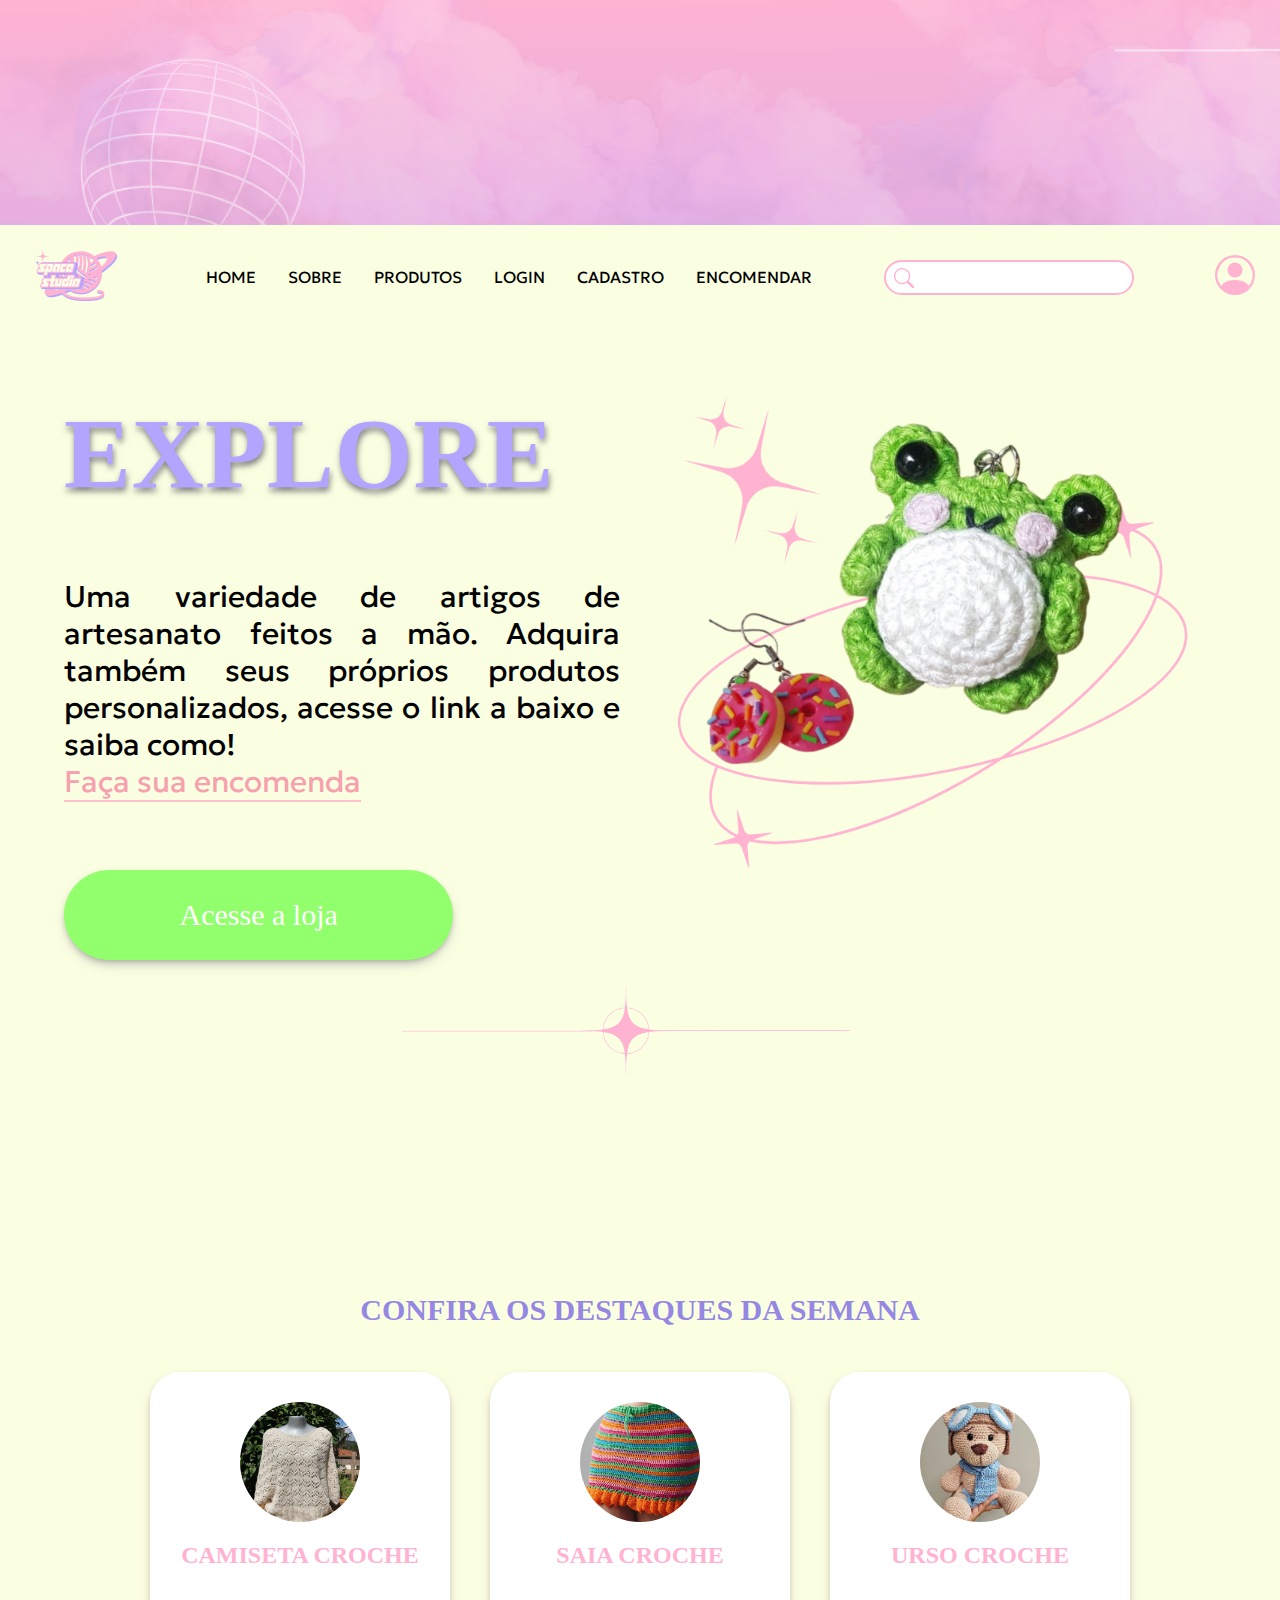
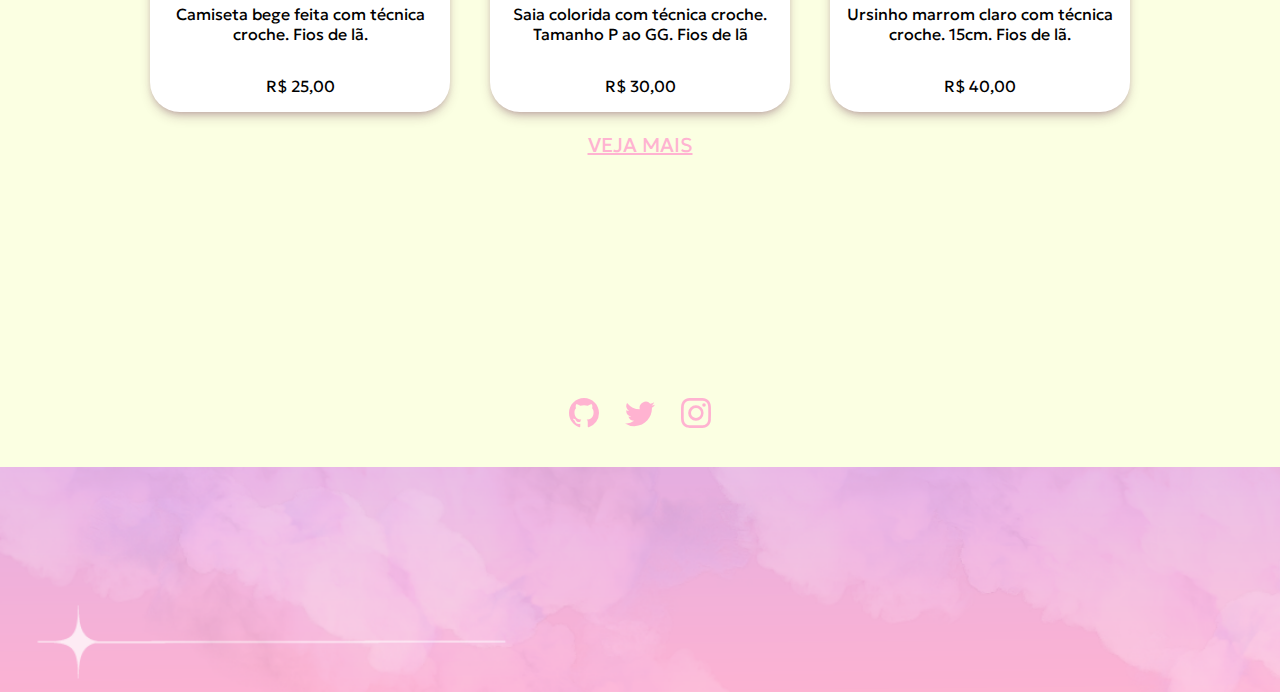
==== commit 238b9558: "arrumando tela de detalhews" ====
--- a/templates/index.html
+++ b/templates/index.html
@@ -62,6 +62,7 @@
     </header>
     <main>
         <section>
+    
             <div class="main-container">
         
                 <div class = "main-text">
@@ -86,6 +87,9 @@
         </div>
 
         <section class = "carrossel">
+            <div>
+                <h2 class = "destaqueh2">CONFIRA OS DESTAQUES DA SEMANA</h2>
+            </div>
             <div class="carrossel-container">
                 <div class="card-item">
                     <img src="/static/img/camisacrochebege.jpg" alt="" class="card-img">
--- a/static/css/style.css
+++ b/static/css/style.css
@@ -191,6 +191,12 @@
 }
 
 /* carrossel */
+
+.destaqueh2{
+    font-size: 30px;
+    font-family: inter;
+    color:#9587e2
+}
 .carrossel{
  
   width: 100%;
@@ -451,12 +457,7 @@
 
 
 /* tela cadastro e login */
-.lgbody{
-    background-image: url("/static/img/cardlogincadastro.png");
-    background-size: cover;
-    background-position-y:center;
-    background-color: #FBFFE2; 
-}
+
 
 .lc-container{
     display: flex;
